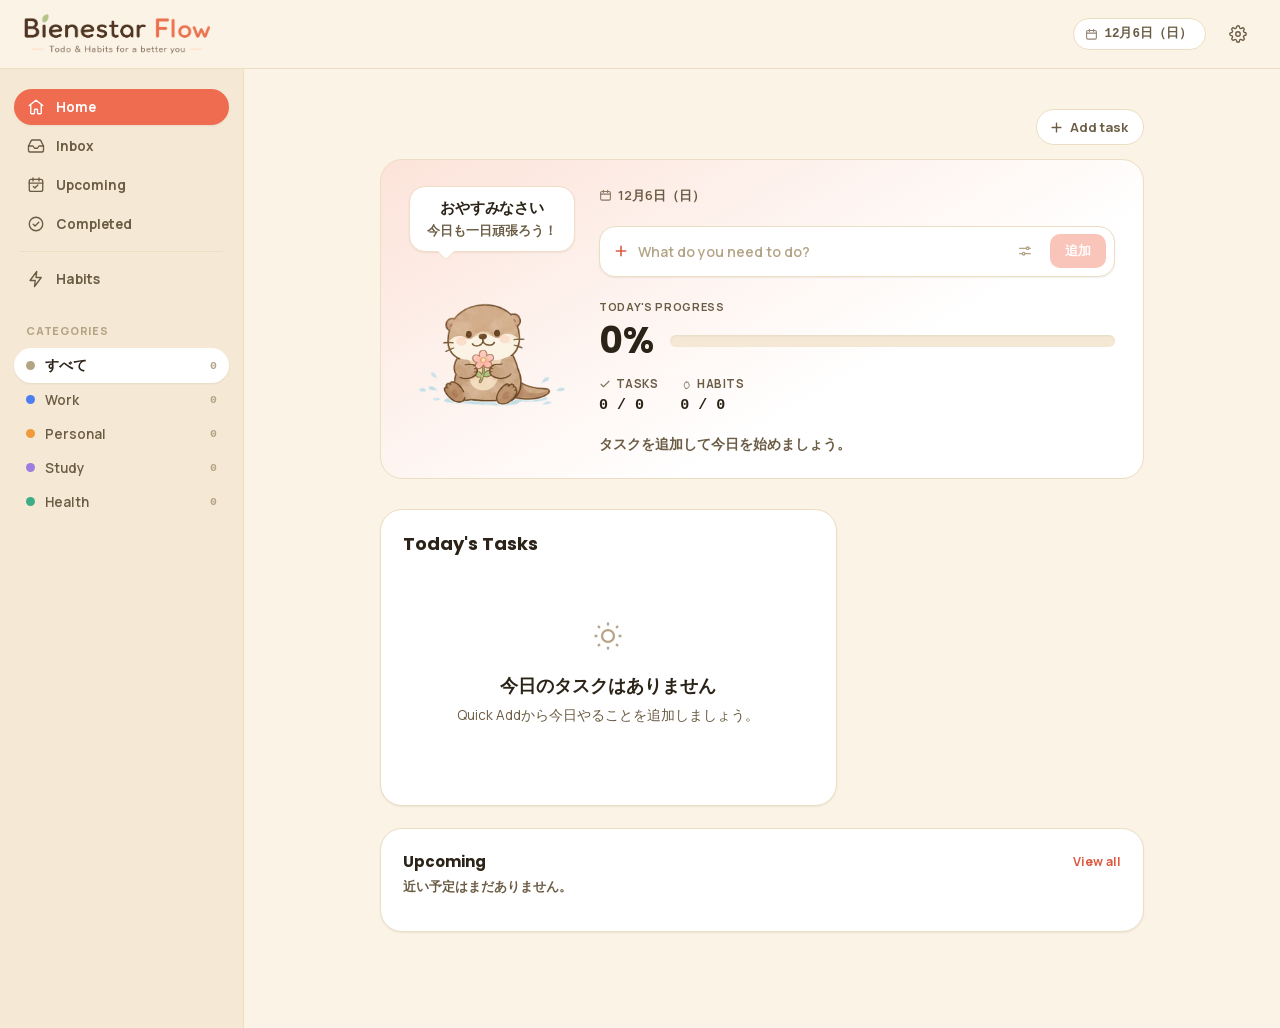
==== index.html @ e5170971 "feat: Add Google Analytics 4 tracking Integrate Google Analytics 4 with measurement ID G-4XFH93NXLL." ====
<!DOCTYPE html>
<html lang="ja">
<head>
<meta charset="UTF-8">
<title>Bienestar Flow</title>
<meta name="viewport" content="width=device-width, initial-scale=1">
<link rel="stylesheet" href="style.css">
<!-- Google Analytics -->
<script async src="https://www.googletagmanager.com/gtag/js?id=G-4XFH93NXLL"></script>
<script>
  window.dataLayer = window.dataLayer || [];
  function gtag(){dataLayer.push(arguments);}
  gtag('js', new Date());
  gtag('config', 'G-4XFH93NXLL');
</script>
</head>
<body>

<div class="app-shell">
  <header class="topbar">
    <button class="brand" id="brandBtn" title="ホームへ">
      <span class="brand-logo"></span>
      <span class="sr-only">Bienestar Flow — ホームへ</span>
    </button>
    <div class="topbar-right">
      <span class="today-pill" id="todayPill"></span>
      <button class="icon-btn" id="settingsBtn" aria-label="設定" title="設定">
        <svg viewBox="0 0 24 24" fill="none" stroke="currentColor" stroke-width="1.8" stroke-linecap="round" stroke-linejoin="round"><circle cx="12" cy="12" r="3"></circle><path d="M19.4 15a1.65 1.65 0 0 0 .33 1.82l.06.06a2 2 0 1 1-2.83 2.83l-.06-.06a1.65 1.65 0 0 0-1.82-.33 1.65 1.65 0 0 0-1 1.51V21a2 2 0 0 1-4 0v-.09A1.65 1.65 0 0 0 9 19.4a1.65 1.65 0 0 0-1.82.33l-.06.06a2 2 0 1 1-2.83-2.83l.06-.06a1.65 1.65 0 0 0 .33-1.82 1.65 1.65 0 0 0-1.51-1H3a2 2 0 0 1 0-4h.09A1.65 1.65 0 0 0 4.6 9a1.65 1.65 0 0 0-.33-1.82l-.06-.06a2 2 0 1 1 2.83-2.83l.06.06A1.65 1.65 0 0 0 9 4.6a1.65 1.65 0 0 0 1-1.51V3a2 2 0 0 1 4 0v.09a1.65 1.65 0 0 0 1 1.51 1.65 1.65 0 0 0 1.82-.33l.06-.06a2 2 0 1 1 2.83 2.83l-.06.06A1.65 1.65 0 0 0 19.4 9a1.65 1.65 0 0 0 1.51 1H21a2 2 0 0 1 0 4h-.09a1.65 1.65 0 0 0-1.51 1z"></path></svg>
      </button>
    </div>
  </header>

  <div class="app-body">
    <aside class="sidebar">
      <nav class="nav-list" id="navList">
        <button class="nav-item active" data-view="today" aria-current="page">
          <svg viewBox="0 0 24 24" fill="none" stroke="currentColor" stroke-width="1.8" stroke-linecap="round" stroke-linejoin="round"><path d="m3 10 9-7 9 7"></path><path d="M5 9.5V20a1 1 0 0 0 1 1h3a1 1 0 0 0 1-1v-4a1 1 0 0 1 1-1h2a1 1 0 0 1 1 1v4a1 1 0 0 0 1 1h3a1 1 0 0 0 1-1V9.5"></path></svg>
          Home <span class="count" data-count="today"></span>
        </button>
        <button class="nav-item" data-view="inbox">
          <svg viewBox="0 0 24 24" fill="none" stroke="currentColor" stroke-width="1.8" stroke-linecap="round" stroke-linejoin="round"><path d="M22 12h-6l-2 3h-4l-2-3H2"></path><path d="M5.45 5.11 2 12v6a2 2 0 0 0 2 2h16a2 2 0 0 0 2-2v-6l-3.45-6.89A2 2 0 0 0 16.76 4H7.24a2 2 0 0 0-1.79 1.11z"></path></svg>
          Inbox <span class="count" data-count="inbox"></span>
        </button>
        <button class="nav-item" data-view="upcoming">
          <svg viewBox="0 0 24 24" fill="none" stroke="currentColor" stroke-width="1.8" stroke-linecap="round" stroke-linejoin="round"><rect x="3" y="4.5" width="18" height="16" rx="2.5"></rect><path d="M3 9.5h18M8 2.5v4M16 2.5v4M8.5 14l2 2 4-4"></path></svg>
          Upcoming <span class="count" data-count="upcoming"></span>
        </button>
        <button class="nav-item" data-view="completed">
          <svg viewBox="0 0 24 24" fill="none" stroke="currentColor" stroke-width="1.8" stroke-linecap="round" stroke-linejoin="round"><circle cx="12" cy="12" r="9"></circle><path d="M8.3 12.3l2.4 2.4 5-5"></path></svg>
          Completed <span class="count" data-count="completed"></span>
        </button>
        <div class="nav-divider"></div>
        <button class="nav-item" data-view="habits">
          <svg viewBox="0 0 24 24" fill="none" stroke="currentColor" stroke-width="1.8" stroke-linecap="round" stroke-linejoin="round"><path d="M13 2 4 14h7l-1 8 9-12h-7l1-8Z"></path></svg>
          Habits <span class="count" data-count="habits"></span>
        </button>
      </nav>

      <div class="sidebar-section">
        <div class="sidebar-eyebrow">
          Categories
        </div>
        <div id="categoryList"></div>
      </div>

    </aside>

    <main class="main">
      <section class="view wide active" id="view-today">
        <div class="view-header hero-header">
          <button class="add-task-btn" data-add><svg viewBox="0 0 24 24" fill="none" stroke="currentColor" stroke-width="2.2" stroke-linecap="round"><path d="M12 5v14M5 12h14"></path></svg>Add task</button>
        </div>

        <div class="today-hero">
         <div class="hero-top">
          <div class="hero-character">
            <div class="speech-bubble">
              <h1 class="bubble-greeting" id="heroGreeting"></h1>
              <p class="bubble-message" id="bubbleMessage"></p>
            </div>
            <div class="character-art" id="characterArt" aria-hidden="true"></div>
          </div>

          <div class="hero-content">
          <div class="hero-date" id="heroDate"></div>
          <form class="quick-add" id="quickAddForm" autocomplete="off">
            <div class="quick-add-main">
              <span class="quick-add-icon"><svg viewBox="0 0 24 24" fill="none" stroke="currentColor" stroke-width="2.4" stroke-linecap="round"><path d="M12 5v14M5 12h14"></path></svg></span>
              <input type="text" id="quickAddInput" placeholder="What do you need to do?" maxlength="120" aria-label="タスク名">
              <button type="button" class="quick-add-toggle" id="quickAddToggle" aria-expanded="false" title="詳細を設定">
                <svg viewBox="0 0 24 24" fill="none" stroke="currentColor" stroke-width="2" stroke-linecap="round" stroke-linejoin="round"><path d="M4 8h10M18 8h2M4 16h4M12 16h8"></path><circle cx="16" cy="8" r="2"></circle><circle cx="10" cy="16" r="2"></circle></svg>
              </button>
              <button type="submit" class="quick-add-submit" id="quickAddSubmit" disabled>追加</button>
            </div>
            <div class="quick-add-details hidden" id="quickAddDetails">
              <label class="field-pill">
                <svg viewBox="0 0 24 24" fill="none" stroke="currentColor" stroke-width="1.8" stroke-linecap="round" stroke-linejoin="round"><rect x="3" y="4.5" width="18" height="16" rx="2.5"></rect><path d="M3 9.5h18M8 2.5v4M16 2.5v4"></path></svg>
                <input type="date" id="quickAddDate">
              </label>
              <label class="field-pill">
                <svg viewBox="0 0 24 24" fill="none" stroke="currentColor" stroke-width="1.8" stroke-linecap="round" stroke-linejoin="round"><circle cx="12" cy="12" r="9"></circle><path d="M12 7v5l3.3 2"></path></svg>
                <input type="time" id="quickAddTime">
              </label>
              <label class="field-pill select-wrap">
                <svg viewBox="0 0 24 24" fill="none" stroke="currentColor" stroke-width="1.8" stroke-linecap="round" stroke-linejoin="round"><path d="M22 12h-6l-2 3h-4l-2-3H2"></path><path d="M5.45 5.11 2 12v6a2 2 0 0 0 2 2h16a2 2 0 0 0 2-2v-6l-3.45-6.89A2 2 0 0 0 16.76 4H7.24a2 2 0 0 0-1.79 1.11z"></path></svg>
                <select id="quickAddCategory"></select>
              </label>
              <div class="priority-picker" id="quickPriorityPicker">
                <button type="button" data-qpriority="low"><span class="priority-dot low"></span>低</button>
                <button type="button" data-qpriority="medium" class="active"><span class="priority-dot medium"></span>中</button>
                <button type="button" data-qpriority="high"><span class="priority-dot high"></span>高</button>
              </div>
            </div>
          </form>

          <div class="hero-progress-label">Today's Progress</div>
          <div class="hero-progress-row">
            <div class="hero-progress-pct" id="heroProgressPct">0%</div>
            <div class="hero-progress-track"><div class="hero-progress-fill" id="heroProgressFill" style="width:0%"></div></div>
          </div>
          <div class="hero-breakdown">
            <div class="breakdown-item">
              <span class="breakdown-label"><svg viewBox="0 0 24 24" fill="none" stroke="currentColor" stroke-width="2.2" stroke-linecap="round" stroke-linejoin="round"><path d="M4 12.5l5 5L20 6.5"></path></svg>Tasks</span>
              <span class="breakdown-value" id="heroTasksBreakdown">0 / 0</span>
            </div>
            <div class="breakdown-item">
              <span class="breakdown-label"><svg viewBox="0 0 24 24" fill="none" stroke="currentColor" stroke-width="1.8" stroke-linecap="round" stroke-linejoin="round"><path d="M12 21c4 0 6.5-2.5 6.5-6 0-3-2-4.8-3-7.5-.5 1.5-1.3 2.3-2 2.3-1 0-1-1.5-1-3-2.5 2-4 5-4 8.2 0 3.5 2.5 6 3.5 6Z"></path></svg>Habits</span>
              <span class="breakdown-value" id="heroHabitsBreakdown">0 / 0</span>
            </div>
          </div>
          <div class="hero-message" id="heroMessage"></div>
          </div>
         </div>
        </div>

        <div class="home-grid">
          <div class="home-card home-card-tasks">
            <div class="home-card-header">
              <h2 class="section-heading">Today's Tasks</h2>
            </div>
            <div class="task-list" id="list-today"></div>
          </div>

          <div class="home-card home-card-habits" id="todayHabitsBlock">
            <div class="home-card-header">
              <h2 class="section-heading">Today's Habits</h2>
              <button class="card-link" data-view-link="habits">View habits</button>
            </div>
            <div class="home-card-subline" id="homeHabitProgressText"></div>
            <div class="task-list" id="list-today-habits"></div>
          </div>

          <div class="home-footer-row">
            <div class="home-card home-card-streak" id="homeStreakCard">
              <div class="home-card-header">
                <h2 class="section-heading small">Current streak</h2>
              </div>
              <div class="streak-card-value" id="streakCardValue"></div>
              <div class="streak-card-label" id="streakCardLabel"></div>
            </div>

            <div class="home-card home-card-upcoming">
              <div class="home-card-header">
                <h2 class="section-heading small">Upcoming</h2>
                <button class="card-link" data-view-link="upcoming">View all</button>
              </div>
              <div id="homeUpcomingList"></div>
            </div>
          </div>
        </div>
      </section>

      <section class="view" id="view-inbox">
        <div class="view-header">
          <div class="view-title-row">
            <h1 class="view-title">Inbox</h1>
            <button class="add-task-btn" data-add><svg viewBox="0 0 24 24" fill="none" stroke="currentColor" stroke-width="2.2" stroke-linecap="round"><path d="M12 5v14M5 12h14"></path></svg>Add task</button>
          </div>
          <div class="view-subtitle">日付未定のタスク</div>
        </div>
        <div class="task-list" id="list-inbox"></div>
      </section>

      <section class="view" id="view-upcoming">
        <div class="view-header">
          <div class="view-title-row">
            <h1 class="view-title">Upcoming</h1>
            <button class="add-task-btn" data-add><svg viewBox="0 0 24 24" fill="none" stroke="currentColor" stroke-width="2.2" stroke-linecap="round"><path d="M12 5v14M5 12h14"></path></svg>Add task</button>
          </div>
          <div class="view-subtitle">明日以降の予定</div>
        </div>
        <div id="list-upcoming"></div>
      </section>

      <section class="view" id="view-completed">
        <div class="view-header">
          <div class="view-title-row">
            <h1 class="view-title">Completed</h1>
          </div>
          <div class="view-subtitle" id="completedSubtitle"></div>
        </div>
        <div id="list-completed"></div>
      </section>

      <section class="view" id="view-habits">
        <div class="view-header">
          <div class="view-title-row">
            <h1 class="view-title">Habits</h1>
            <button class="add-task-btn" id="addHabitBtn"><svg viewBox="0 0 24 24" fill="none" stroke="currentColor" stroke-width="2.2" stroke-linecap="round"><path d="M12 5v14M5 12h14"></path></svg>Add habit</button>
          </div>
          <div class="view-subtitle">
            Today ・ <span id="habitProgressText"></span>
          </div>
          <div class="habit-progress">
            <div class="habit-progress-track"><div class="habit-progress-fill" id="habitProgressFill" style="width:0%"></div></div>
          </div>
        </div>
        <div class="habit-list" id="list-habits"></div>
      </section>

      <section class="view wide" id="view-habit-detail">
        <button class="detail-back" id="habitDetailBack">
          <svg viewBox="0 0 24 24" fill="none" stroke="currentColor" stroke-width="2" stroke-linecap="round" stroke-linejoin="round"><path d="M15 18l-6-6 6-6"></path></svg>
          Habits
        </button>
        <div class="detail-header">
          <div class="detail-heading">
            <div class="habit-icon" id="detailIcon"></div>
            <div>
              <h1 class="detail-title" id="detailTitle"></h1>
              <div class="detail-meta" id="detailMeta"></div>
            </div>
          </div>
          <div class="detail-actions">
            <button class="icon-btn" id="detailEditBtn" title="編集">
              <svg viewBox="0 0 24 24" fill="none" stroke="currentColor" stroke-width="1.8" stroke-linecap="round" stroke-linejoin="round"><path d="M12 20h9"></path><path d="M16.5 3.5a2.1 2.1 0 0 1 3 3L7 19l-4 1 1-4z"></path></svg>
            </button>
            <button class="icon-btn danger" id="detailDeleteBtn" title="削除">
              <svg viewBox="0 0 24 24" fill="none" stroke="currentColor" stroke-width="1.8" stroke-linecap="round" stroke-linejoin="round"><path d="M3 6h18"></path><path d="M8 6V4.5A1.5 1.5 0 0 1 9.5 3h5A1.5 1.5 0 0 1 16 4.5V6"></path><path d="M19 6l-.8 13.4A2 2 0 0 1 16.2 21H7.8a2 2 0 0 1-2-1.6L5 6"></path></svg>
            </button>
          </div>
        </div>

        <div class="stat-grid" id="statGrid"></div>

        <div class="calendar-block">
          <div class="calendar-nav">
            <div class="calendar-month-label" id="calendarMonthLabel"></div>
            <div class="calendar-nav-btns">
              <button class="icon-btn" id="calendarPrevBtn" title="前の月">
                <svg viewBox="0 0 24 24" fill="none" stroke="currentColor" stroke-width="2" stroke-linecap="round" stroke-linejoin="round"><path d="M15 18l-6-6 6-6"></path></svg>
              </button>
              <button class="icon-btn" id="calendarNextBtn" title="次の月">
                <svg viewBox="0 0 24 24" fill="none" stroke="currentColor" stroke-width="2" stroke-linecap="round" stroke-linejoin="round"><path d="M9 18l6-6-6-6"></path></svg>
              </button>
            </div>
          </div>
          <div class="calendar-grid" id="calendarGrid"></div>
          <div class="calendar-legend">
            <span class="calendar-legend-item"><span class="legend-swatch done"></span>達成</span>
            <span class="calendar-legend-item"><span class="legend-swatch missed"></span>未達成</span>
            <span class="calendar-legend-item"><span class="legend-swatch future"></span>未来</span>
          </div>
        </div>
      </section>

      <section class="view" id="view-settings">
        <div class="view-header">
          <div class="view-title-row">
            <h1 class="view-title">Settings</h1>
          </div>
          <div class="view-subtitle">表示とデータの管理</div>
        </div>

        <div class="settings-block">
          <h3>外観</h3>
          <p class="hint">端末やお好みに合わせてテーマを選べます。</p>
          <div class="settings-row">
            <div>
              <div class="settings-row-label">テーマ</div>
              <div class="settings-row-desc">「システム」は端末の設定に自動で合わせます</div>
            </div>
            <div class="segmented" id="themeSegmented">
              <button data-theme-choice="light">
                <svg viewBox="0 0 24 24" fill="none" stroke="currentColor" stroke-width="2"><circle cx="12" cy="12" r="4.2"></circle><path d="M12 2.5v2M12 19.5v2M4.9 4.9l1.4 1.4M17.7 17.7l1.4 1.4M2.5 12h2M19.5 12h2M4.9 19.1l1.4-1.4M17.7 6.3l1.4-1.4"></path></svg>
                Light
              </button>
              <button data-theme-choice="system" class="active">System</button>
              <button data-theme-choice="dark">
                <svg viewBox="0 0 24 24" fill="none" stroke="currentColor" stroke-width="2"><path d="M20.5 14.5a8.5 8.5 0 1 1-9-11 7 7 0 0 0 9 11z"></path></svg>
                Dark
              </button>
            </div>
          </div>
        </div>

        <div class="settings-block">
          <h3>キャラクター</h3>
          <p class="hint">Home画面に表示されるキャラクターを選べます。</p>
          <div class="settings-row">
            <div>
              <div class="settings-row-label">表示モード</div>
              <div class="settings-row-desc" id="characterModeDesc"></div>
            </div>
            <div class="segmented" id="characterModeSegmented">
              <button data-char-mode="random">毎日ランダム</button>
              <button data-char-mode="fixed">固定する</button>
            </div>
          </div>
          <div class="character-picker" id="characterPicker"></div>
        </div>

        <div class="settings-block">
          <h3>カテゴリー</h3>
          <p class="hint">タスクの分類を管理します。</p>
          <div id="categoryManageList" style="background:var(--surface); border:1px solid var(--border); border-radius:var(--radius-md); padding:2px 12px;"></div>
        </div>

        <div class="settings-block">
          <h3>通知</h3>
          <div class="settings-row">
            <div>
              <div class="settings-row-label">期限のリマインダー</div>
              <div class="settings-row-desc">タスクの期限が近づいたらブラウザ通知でお知らせします</div>
            </div>
            <div class="segmented" id="notifySegmented">
              <button data-notify-choice="off">オフ</button>
              <button data-notify-choice="on" class="active">オン</button>
            </div>
          </div>
        </div>

        <div class="settings-block">
          <h3>データ</h3>
          <p class="hint">タスクと習慣のデータをファイルに書き出し、別の端末に読み込めます。</p>
          <div class="settings-row">
            <div>
              <div class="settings-row-label">エクスポート / インポート</div>
              <div class="settings-row-desc">JSON形式でバックアップできます</div>
            </div>
            <div style="display:flex; gap:8px;">
              <button class="btn btn-ghost" id="exportBtn" style="border:1px solid var(--border);">書き出す</button>
              <button class="btn btn-ghost" id="importBtn" style="border:1px solid var(--border);">読み込む</button>
              <input type="file" id="importFile" accept="application/json" class="hidden">
            </div>
          </div>
        </div>

      </section>
    </main>
  </div>

  <nav class="mobile-tabbar" id="mobileTabbar">
    <button data-view="today" class="active">
      <svg viewBox="0 0 24 24" fill="none" stroke="currentColor" stroke-width="1.8" stroke-linecap="round" stroke-linejoin="round"><path d="m3 10 9-7 9 7"></path><path d="M5 9.5V20a1 1 0 0 0 1 1h3a1 1 0 0 0 1-1v-4a1 1 0 0 1 1-1h2a1 1 0 0 1 1 1v4a1 1 0 0 0 1 1h3a1 1 0 0 0 1-1V9.5"></path></svg>
      Home
    </button>
    <button data-view="inbox">
      <svg viewBox="0 0 24 24" fill="none" stroke="currentColor" stroke-width="1.8" stroke-linecap="round" stroke-linejoin="round"><path d="M22 12h-6l-2 3h-4l-2-3H2"></path><path d="M5.45 5.11 2 12v6a2 2 0 0 0 2 2h16a2 2 0 0 0 2-2v-6l-3.45-6.89A2 2 0 0 0 16.76 4H7.24a2 2 0 0 0-1.79 1.11z"></path></svg>
      Inbox
    </button>
    <button data-view="upcoming">
      <svg viewBox="0 0 24 24" fill="none" stroke="currentColor" stroke-width="1.8" stroke-linecap="round" stroke-linejoin="round"><rect x="3" y="4.5" width="18" height="16" rx="2.5"></rect><path d="M3 9.5h18M8 2.5v4M16 2.5v4"></path></svg>
      Upcoming
    </button>
    <button data-view="habits">
      <svg viewBox="0 0 24 24" fill="none" stroke="currentColor" stroke-width="1.8" stroke-linecap="round" stroke-linejoin="round"><path d="M13 2 4 14h7l-1 8 9-12h-7l1-8Z"></path></svg>
      Habits
    </button>
    <button data-view="completed">
      <svg viewBox="0 0 24 24" fill="none" stroke="currentColor" stroke-width="1.8" stroke-linecap="round" stroke-linejoin="round"><circle cx="12" cy="12" r="9"></circle><path d="M8.3 12.3l2.4 2.4 5-5"></path></svg>
      Done
    </button>
  </nav>

  <button class="fab" id="fabAdd" aria-label="タスクを追加">
    <svg viewBox="0 0 24 24" fill="none" stroke="currentColor" stroke-width="2.2" stroke-linecap="round"><path d="M12 5v14M5 12h14"></path></svg>
  </button>
</div>

<div class="modal-overlay" id="modalOverlay">
  <div class="modal" role="dialog" aria-modal="true">
    <div class="modal-body">
      <input type="text" class="modal-title-input" id="taskNameInput" placeholder="タスク名を入力" maxlength="120" aria-label="タスク名">
      <div class="field-row">
        <label class="field-pill">
          <svg viewBox="0 0 24 24" fill="none" stroke="currentColor" stroke-width="1.8" stroke-linecap="round" stroke-linejoin="round"><rect x="3" y="4.5" width="18" height="16" rx="2.5"></rect><path d="M3 9.5h18M8 2.5v4M16 2.5v4"></path></svg>
          <input type="date" id="taskDateInput">
        </label>
        <label class="field-pill">
          <svg viewBox="0 0 24 24" fill="none" stroke="currentColor" stroke-width="1.8" stroke-linecap="round" stroke-linejoin="round"><circle cx="12" cy="12" r="9"></circle><path d="M12 7v5l3.3 2"></path></svg>
          <input type="time" id="taskTimeInput">
        </label>
        <label class="field-pill select-wrap">
          <svg viewBox="0 0 24 24" fill="none" stroke="currentColor" stroke-width="1.8" stroke-linecap="round" stroke-linejoin="round"><path d="M22 12h-6l-2 3h-4l-2-3H2"></path><path d="M5.45 5.11 2 12v6a2 2 0 0 0 2 2h16a2 2 0 0 0 2-2v-6l-3.45-6.89A2 2 0 0 0 16.76 4H7.24a2 2 0 0 0-1.79 1.11z"></path></svg>
          <select id="taskCategorySelect"></select>
        </label>
      </div>
      <div class="field-row" style="padding-bottom:12px;">
        <div class="priority-picker" id="priorityPicker">
          <button type="button" data-priority="low"><span class="priority-dot low"></span>低</button>
          <button type="button" data-priority="medium" class="active"><span class="priority-dot medium"></span>中</button>
          <button type="button" data-priority="high"><span class="priority-dot high"></span>高</button>
        </div>
      </div>
      <textarea class="modal-note" id="taskNoteInput" placeholder="メモを追加（任意）" rows="2" aria-label="メモ"></textarea>
    </div>
    <div class="modal-footer">
      <button class="btn-danger-text hidden" id="deleteTaskBtn">タスクを削除</button>
      <div class="modal-footer-right" style="margin-left:auto;">
        <button class="btn btn-ghost" id="cancelModalBtn">キャンセル</button>
        <button class="btn btn-primary" id="saveTaskBtn" disabled>追加</button>
      </div>
    </div>
  </div>
</div>

<div class="modal-overlay" id="habitModalOverlay">
  <div class="modal" role="dialog" aria-modal="true">
    <div class="modal-body">
      <input type="text" class="modal-title-input" id="habitNameInput" placeholder="Habit name" maxlength="80" aria-label="Habit name">

      <span class="field-label">Icon（任意）</span>
      <div class="icon-picker" id="habitIconPicker"></div>

      <span class="field-label">Category</span>
      <div class="field-row" style="padding-bottom:16px;">
        <label class="field-pill select-wrap">
          <svg viewBox="0 0 24 24" fill="none" stroke="currentColor" stroke-width="1.8" stroke-linecap="round" stroke-linejoin="round"><path d="M22 12h-6l-2 3h-4l-2-3H2"></path><path d="M5.45 5.11 2 12v6a2 2 0 0 0 2 2h16a2 2 0 0 0 2-2v-6l-3.45-6.89A2 2 0 0 0 16.76 4H7.24a2 2 0 0 0-1.79 1.11z"></path></svg>
          <select id="habitCategorySelect"></select>
        </label>
        <label class="field-pill">
          <svg viewBox="0 0 24 24" fill="none" stroke="currentColor" stroke-width="1.8" stroke-linecap="round" stroke-linejoin="round"><rect x="3" y="4.5" width="18" height="16" rx="2.5"></rect><path d="M3 9.5h18M8 2.5v4M16 2.5v4"></path></svg>
          Start
          <input type="date" id="habitStartInput">
        </label>
      </div>

      <span class="field-label">Frequency</span>
      <div class="field-row">
        <div class="segmented-field" id="habitFrequencyPicker">
          <button type="button" data-freq="daily" class="active">Every day</button>
          <button type="button" data-freq="weekdays">Weekdays</button>
          <button type="button" data-freq="weekends">Weekends</button>
          <button type="button" data-freq="custom">Custom</button>
        </div>
      </div>
      <div class="weekday-picker hidden" id="habitWeekdayPicker">
        <button type="button" class="weekday-chip" data-day="1">Mon</button>
        <button type="button" class="weekday-chip" data-day="2">Tue</button>
        <button type="button" class="weekday-chip" data-day="3">Wed</button>
        <button type="button" class="weekday-chip" data-day="4">Thu</button>
        <button type="button" class="weekday-chip" data-day="5">Fri</button>
        <button type="button" class="weekday-chip" data-day="6">Sat</button>
        <button type="button" class="weekday-chip" data-day="0">Sun</button>
      </div>
    </div>
    <div class="modal-footer">
      <button class="btn-danger-text hidden" id="deleteHabitBtn">習慣を削除</button>
      <div class="modal-footer-right" style="margin-left:auto;">
        <button class="btn btn-ghost" id="cancelHabitModalBtn">キャンセル</button>
        <button class="btn btn-primary" id="saveHabitBtn" disabled>追加</button>
      </div>
    </div>
  </div>
</div>

<div class="toast" id="toast" role="status" aria-live="polite"></div>

<script src="app.js"></script>
</body>
</html>
---- style.css ----
@font-face {
  font-family: 'Poppins Display';
  font-style: normal;
  font-weight: 600;
  font-display: swap;
  src: url("[data-uri]") format('woff2');
}
@font-face {
  font-family: 'Poppins Display';
  font-style: normal;
  font-weight: 700;
  font-display: swap;
  src: url("[data-uri]") format('woff2');
}
@font-face {
  font-family: 'Manrope Var';
  font-style: normal;
  font-weight: 200 800;
  font-display: swap;
  src: url("[data-uri]") format('woff2');
}

:root {
  --bg: #fbf3e6;
  --surface: #ffffff;
  --surface-2: #f5e9d5;
  --surface-hover: #f8eeda;
  --border: #ecdec2;
  --border-strong: #e1cca2;
  --text: #2b2318;
  --text-muted: #6b5c44;
  --text-faint: #b4a486;
  --accent: #ef6c51;
  --accent-strong: #dc5a40;
  --accent-soft: #fce3d9;
  --accent-contrast: #ffffff;
  --priority-high: #d9455f;
  --priority-medium: #d99a2e;
  --priority-low: #a2937a;
  --streak: #dd9027;
  --danger: #d9455f;
  --danger-soft: #fbe4e6;
  --shadow-sm: 0 1px 2px rgba(43, 35, 24, 0.07);
  --shadow-md: 0 10px 26px rgba(43, 35, 24, 0.11);
  --shadow-lg: 0 24px 60px rgba(43, 35, 24, 0.20);
  --bubble-bg: #ffffff;
  --bubble-border: #f2ddc6;
  --char-line: #8a6b4f;
  --char-ink: #4a3a2a;
  --char-blush: #f4a494;
  --char-grass: #b7d69c;
  --char-sun: #ffd260;
  --radius-sm: 10px;
  --radius-md: 16px;
  --radius-lg: 22px;
  --font-display: 'Poppins Display', 'Hiragino Sans', 'Yu Gothic', 'Meiryo', sans-serif;
  --font-body: 'Manrope Var', 'Hiragino Sans', 'Yu Gothic', 'Meiryo', sans-serif;
  --font-mono: ui-monospace, 'SF Mono', 'Cascadia Mono', Consolas, monospace;
}

@media (prefers-color-scheme: dark) {
  :root:not([data-theme="light"]) {
    --bg: #241c14;
    --surface: #2e251b;
    --surface-2: #362b1e;
    --surface-hover: #3b2f21;
    --border: #4a3b28;
    --border-strong: #5b4830;
    --text: #f6ead8;
    --text-muted: #c3af92;
    --text-faint: #8a795f;
    --accent: #ff8567;
    --accent-strong: #ff9a80;
    --accent-soft: #3e2a20;
    --accent-contrast: #2a1207;
    --priority-high: #ff7f92;
    --priority-medium: #f0bd5c;
    --priority-low: #a4937a;
    --streak: #f0a94a;
    --danger: #ff7f92;
    --danger-soft: #3a2229;
    --shadow-sm: 0 1px 2px rgba(0, 0, 0, 0.3);
    --shadow-md: 0 10px 26px rgba(0, 0, 0, 0.4);
    --shadow-lg: 0 24px 60px rgba(0, 0, 0, 0.5);
  --bubble-bg: #3a2f22;
  --bubble-border: #4f4030;
  --char-line: #7a5e45;
  --char-ink: #3d2f22;
  --char-blush: #e79a8b;
  --char-grass: #8aa870;
  --char-sun: #e8bd5c;
  }
}
:root[data-theme="dark"] {
  --bg: #241c14;
  --surface: #2e251b;
  --surface-2: #362b1e;
  --surface-hover: #3b2f21;
  --border: #4a3b28;
  --border-strong: #5b4830;
  --text: #f6ead8;
  --text-muted: #c3af92;
  --text-faint: #8a795f;
  --accent: #ff8567;
  --accent-strong: #ff9a80;
  --accent-soft: #3e2a20;
  --accent-contrast: #2a1207;
  --priority-high: #ff7f92;
  --priority-medium: #f0bd5c;
  --priority-low: #a4937a;
  --streak: #f0a94a;
  --danger: #ff7f92;
  --danger-soft: #3a2229;
  --shadow-sm: 0 1px 2px rgba(0, 0, 0, 0.3);
  --shadow-md: 0 10px 26px rgba(0, 0, 0, 0.4);
  --shadow-lg: 0 24px 60px rgba(0, 0, 0, 0.5);
  --bubble-bg: #3a2f22;
  --bubble-border: #4f4030;
  --char-line: #7a5e45;
  --char-ink: #3d2f22;
  --char-blush: #e79a8b;
  --char-grass: #8aa870;
  --char-sun: #e8bd5c;
}

* { box-sizing: border-box; }
html { color-scheme: light dark; }

body {
  margin: 0;
  background: var(--bg);
  color: var(--text);
  font-family: var(--font-body);
  font-size: 14px;
  line-height: 1.5;
  -webkit-font-smoothing: antialiased;
  overflow-x: hidden;
}

@media (prefers-reduced-motion: reduce) {
  *, *::before, *::after { animation-duration: 0.001ms !important; transition-duration: 0.001ms !important; }
}

button, input, select, textarea { font-family: inherit; color: inherit; }
button { cursor: pointer; }
:focus-visible { outline: 2px solid var(--accent); outline-offset: 2px; border-radius: 4px; }

/* ---------- App shell ---------- */

.app-shell { display: flex; flex-direction: column; min-height: 100vh; }

.topbar {
  display: flex;
  align-items: center;
  justify-content: space-between;
  padding: 14px 24px;
  border-bottom: 1px solid var(--border);
  flex-shrink: 0;
  gap: 16px;
}

/* Brand lockup. The artwork is a background image so the light/dark and
   full/wordmark-only variants can be swapped entirely from CSS. */
.brand {
  border: none;
  background: none;
  padding: 0;
  display: flex;
  align-items: center;
  border-radius: var(--radius-sm);
  min-width: 0;
  flex-shrink: 1;
  transition: opacity 0.15s ease;
}
.brand:hover { opacity: 0.78; }

.brand-logo {
  display: block;
  height: 40px;
  aspect-ratio: 1466 / 316;   /* full lockup, incl. tagline */
  max-width: 100%;
  background: url("images/logo.png") no-repeat left center;
  background-size: contain;
}
:root[data-theme="dark"] .brand-logo { background-image: url("images/logo-dark.png"); }
@media (prefers-color-scheme: dark) {
  :root:not([data-theme="light"]) .brand-logo { background-image: url("images/logo-dark.png"); }
}

.sr-only {
  position: absolute; width: 1px; height: 1px;
  padding: 0; margin: -1px; overflow: hidden;
  clip: rect(0 0 0 0); white-space: nowrap; border: 0;
}

.topbar-right { display: flex; align-items: center; gap: 14px; flex-shrink: 0; }

.today-pill {
  display: inline-flex;
  align-items: center;
  gap: 6px;
  font-family: var(--font-mono);
  font-variant-numeric: tabular-nums;
  font-size: 12.5px;
  font-weight: 600;
  color: var(--text-muted);
  padding: 6px 13px 6px 11px;
  border: 1px solid var(--border);
  border-radius: 999px;
  background: var(--surface);
}
.today-pill svg { width: 13px; height: 13px; opacity: 0.75; flex-shrink: 0; }

.icon-btn {
  width: 36px;
  height: 36px;
  border-radius: 50%;
  border: 1px solid transparent;
  background: transparent;
  display: flex;
  align-items: center;
  justify-content: center;
  color: var(--text-muted);
  transition: background 0.15s ease, color 0.15s ease, border-color 0.15s ease, transform 0.15s ease;
}
.icon-btn:hover { background: var(--surface-2); color: var(--text); transform: translateY(-1px); }
.icon-btn svg { width: 18px; height: 18px; }
.icon-btn.danger:hover { background: var(--danger-soft); color: var(--danger); }

.app-body { flex: 1; display: flex; min-height: 0; }

/* ---------- Sidebar ---------- */

.sidebar {
  width: 244px;
  flex-shrink: 0;
  background: var(--surface-2);
  border-right: 1px solid var(--border);
  padding: 20px 14px 20px;
  display: flex;
  flex-direction: column;
  gap: 26px;
}

.nav-list { display: flex; flex-direction: column; gap: 3px; }

.nav-item {
  display: flex;
  align-items: center;
  gap: 11px;
  padding: 9px 13px;
  border-radius: 999px;
  color: var(--text-muted);
  font-weight: 700;
  font-size: 13.5px;
  border: none;
  background: transparent;
  text-align: left;
  width: 100%;
  position: relative;
  transition: background 0.15s ease, color 0.15s ease, transform 0.1s ease;
}
.nav-item svg { width: 18px; height: 18px; flex-shrink: 0; }
.nav-item .count {
  margin-left: auto;
  font-family: var(--font-mono);
  font-variant-numeric: tabular-nums;
  font-size: 11.5px;
  color: var(--text-faint);
  font-weight: 600;
}
.nav-item:hover { background: var(--surface-hover); color: var(--text); }
.nav-item.active { background: var(--accent); color: var(--accent-contrast); box-shadow: var(--shadow-sm); }
.nav-item.active .count { color: var(--accent-contrast); opacity: 0.85; }
.nav-item.active:hover { background: var(--accent-strong); }

.nav-divider { height: 1px; background: var(--border); margin: 6px 6px; }

.sidebar-section { display: flex; flex-direction: column; gap: 2px; }
.sidebar-eyebrow {
  font-size: 11px;
  font-weight: 800;
  letter-spacing: 0.07em;
  text-transform: uppercase;
  color: var(--text-faint);
  padding: 0 12px;
  margin-bottom: 6px;
  display: flex;
  align-items: center;
  justify-content: space-between;
}
.eyebrow-add {
  color: var(--text-faint);
  background: none;
  border: none;
  width: 18px;
  height: 18px;
  display: flex;
  align-items: center;
  justify-content: center;
  border-radius: 4px;
}
.eyebrow-add:hover { background: var(--surface-hover); color: var(--text); }
.eyebrow-add svg { width: 12px; height: 12px; }

.category-item {
  display: flex;
  align-items: center;
  gap: 10px;
  padding: 8px 12px;
  border-radius: 999px;
  color: var(--text-muted);
  font-size: 13.5px;
  font-weight: 600;
  border: none;
  background: transparent;
  width: 100%;
  text-align: left;
  transition: background 0.15s ease, color 0.15s ease;
}
.category-item:hover { background: var(--surface-hover); color: var(--text); }
.category-item.active { background: var(--surface); color: var(--text); box-shadow: var(--shadow-sm); }
.cat-dot { width: 9px; height: 9px; border-radius: 50%; background: var(--dot, var(--text-faint)); flex-shrink: 0; }
.category-item .count { margin-left: auto; font-family: var(--font-mono); font-variant-numeric: tabular-nums; font-size: 11.5px; color: var(--text-faint); }

/* ---------- Main ---------- */

.main { flex: 1; min-width: 0; overflow-y: auto; }
.view { display: none; padding: 40px 48px 96px; max-width: 720px; margin: 0 auto; }
.view.wide { max-width: 860px; }
.view.active { display: block; }

.view-header { margin-bottom: 22px; }
.view-header.hero-header { margin-bottom: 14px; display: flex; justify-content: flex-end; }
.view-title-row { display: flex; align-items: flex-end; justify-content: space-between; gap: 16px; flex-wrap: wrap; }
.view-title {
  font-family: var(--font-display);
  font-weight: 700;
  font-size: 29px;
  letter-spacing: -0.01em;
  text-wrap: balance;
  margin: 0;
}
.view-subtitle { color: var(--text-muted); font-size: 13.5px; margin-top: 6px; }
.view-subtitle .sep { margin: 0 6px; color: var(--text-faint); }

.add-task-btn {
  display: inline-flex;
  align-items: center;
  gap: 6px;
  border: 1px solid var(--border);
  background: var(--surface);
  color: var(--text-muted);
  font-weight: 700;
  font-size: 13px;
  padding: 8px 15px 8px 12px;
  border-radius: 999px;
  transition: border-color 0.15s ease, color 0.15s ease, background 0.15s ease, box-shadow 0.15s ease, transform 0.15s ease;
  flex-shrink: 0;
}
.add-task-btn svg { width: 15px; height: 15px; }
.add-task-btn:hover { border-color: var(--accent); color: var(--accent-strong); background: var(--accent-soft); box-shadow: var(--shadow-sm); transform: translateY(-1px); }

/* ---------- Today hero ---------- */

.today-hero {
  background: linear-gradient(150deg, var(--accent-soft), var(--surface) 65%);
  border: 1px solid var(--border);
  border-radius: var(--radius-lg);
  padding: 26px 28px 24px;
  margin-bottom: 30px;
}
.hero-top { display: flex; align-items: flex-start; gap: 24px; }
.hero-content { flex: 1; min-width: 0; }

.hero-date {
  display: flex; align-items: center; gap: 6px;
  color: var(--text-muted); font-size: 13px; font-weight: 600;
}
.hero-date svg { width: 13px; height: 13px; opacity: 0.8; }

/* ---------- Character & speech bubble ---------- */

.hero-character {
  flex: 0 0 166px;
  display: flex; flex-direction: column; align-items: center;
  min-width: 0;
}

.speech-bubble {
  position: relative;
  width: 100%;
  background: var(--bubble-bg);
  border: 1.5px solid var(--bubble-border);
  border-radius: 16px;
  padding: 11px 13px;
  margin-bottom: 13px;
  box-shadow: var(--shadow-sm);
  text-align: center;
}
.speech-bubble::after {
  content: '';
  position: absolute;
  width: 11px; height: 11px;
  bottom: -6.5px; left: 30px;
  background: var(--bubble-bg);
  border-right: 1.5px solid var(--bubble-border);
  border-bottom: 1.5px solid var(--bubble-border);
  border-radius: 0 0 3px 0;
  transform: rotate(45deg);
}
.bubble-greeting {
  font-family: var(--font-display); font-weight: 700; font-size: 15px;
  letter-spacing: -0.01em; margin: 0; color: var(--text);
  line-height: 1.35; text-wrap: balance;
}
.bubble-message {
  margin: 4px 0 0;
  font-size: 12.5px; font-weight: 600; color: var(--text-muted);
  line-height: 1.45; text-wrap: pretty;
}

/* Fixed box so the hero keeps its height whatever the artwork's aspect ratio is. */
.character-art {
  width: 100%; max-width: 148px; height: 142px;
  display: flex; align-items: flex-end; justify-content: center;
}
.character-visual {
  width: 100%; height: 100%;
  display: flex; align-items: flex-end; justify-content: center;
}
.character-art img, .character-art svg {
  max-width: 100%; max-height: 100%;
  width: auto; height: auto;
  object-fit: contain; display: block;
}

/* Per-character palettes. --c-main body, --c-sub ears/shading, --c-belly light areas. */
.char-dog     { --c-main: #e9cba3; --c-sub: #d5ac7e; --c-belly: #fbf2e4; }
.char-cat     { --c-main: #f3e2ca; --c-sub: #dcb98d; --c-belly: #fdf7ee; }
.char-hamster { --c-main: #f2c98a; --c-sub: #dda85f; --c-belly: #fcf0da; }
.char-rabbit  { --c-main: #fdf6ee; --c-sub: #f2ded1; --c-belly: #ffffff; }
.char-penguin { --c-main: #808c99; --c-sub: #616d79; --c-belly: #fdf8f0; }
.char-shiba   { --c-main: #eba85c; --c-sub: #d68f3d; --c-belly: #fdf4e6; }
.char-bear    { --c-main: #c99a6d; --c-sub: #ad7f52; --c-belly: #eeddc3; }
.char-otter   { --c-main: #ab8a66; --c-sub: #8d6d4c; --c-belly: #e9d8c0; }

:root[data-theme="dark"] .character-art svg, :root[data-theme="dark"] .character-art img,
:root[data-theme="dark"] .character-option svg, :root[data-theme="dark"] .character-option img {
  filter: saturate(0.92) brightness(0.94);
}
@media (prefers-color-scheme: dark) {
  :root:not([data-theme="light"]) .character-art svg, :root:not([data-theme="light"]) .character-art img,
  :root:not([data-theme="light"]) .character-option svg, :root:not([data-theme="light"]) .character-option img {
    filter: saturate(0.92) brightness(0.94);
  }
}

@keyframes charWave {
  0%, 58%, 100% { transform: rotate(0deg); }
  68% { transform: rotate(-17deg); }
  78% { transform: rotate(5deg); }
  88% { transform: rotate(-13deg); }
}
.char-wave {
  transform-box: fill-box;
  transform-origin: 60% 92%;
  animation: charWave 3.4s ease-in-out infinite;
}

@keyframes charBlink {
  0%, 91%, 100% { transform: scaleY(1); }
  95% { transform: scaleY(0.12); }
}
.char-eyes {
  transform-box: fill-box;
  transform-origin: center;
  animation: charBlink 5.6s ease-in-out infinite;
}

@keyframes charFloat {
  0%, 100% { transform: translateY(0); }
  50% { transform: translateY(-2.5px); }
}
.char-sun {
  transform-box: fill-box;
  transform-origin: center;
  animation: charFloat 4.5s ease-in-out infinite;
}

/* ---------- Character picker (Settings) ---------- */

.character-picker {
  display: grid;
  grid-template-columns: repeat(4, minmax(0, 1fr));
  gap: 10px;
  margin-top: 10px;
  transition: opacity 0.15s ease;
}
.character-picker.is-locked { opacity: 0.45; pointer-events: none; }

.character-option {
  position: relative;
  border: 1.5px solid var(--border);
  background: var(--surface);
  border-radius: var(--radius-md);
  padding: 10px 6px 9px;
  display: flex; flex-direction: column; align-items: center; gap: 5px;
  transition: border-color 0.15s ease, background 0.15s ease, transform 0.15s ease;
}
.character-option:hover { border-color: var(--accent); transform: translateY(-1px); }
.character-option .character-visual { width: 100%; height: 58px; align-items: center; }
.character-option img, .character-option svg {
  max-width: 100%; max-height: 100%;
  width: auto; height: auto;
  object-fit: contain; display: block;
}
.character-option span {
  font-size: 11.5px; font-weight: 700; color: var(--text-muted);
  white-space: nowrap; overflow: hidden; text-overflow: ellipsis; max-width: 100%;
}
.character-option.selected { border-color: var(--accent); background: var(--accent-soft); }
.character-option.selected span { color: var(--accent-strong); }
.character-option .char-check {
  position: absolute; top: 6px; right: 6px;
  width: 18px; height: 18px; border-radius: 50%;
  background: var(--accent); color: var(--accent-contrast);
  display: none; align-items: center; justify-content: center;
}
.character-option .char-check svg { width: 10px; height: 10px; }
.character-option.selected .char-check { display: flex; }

/* ---------- Quick Add ---------- */

.quick-add {
  margin-top: 20px;
  background: var(--surface);
  border: 1.5px solid var(--border);
  border-radius: var(--radius-md);
  box-shadow: var(--shadow-sm);
  transition: border-color 0.15s ease, box-shadow 0.15s ease;
  overflow: hidden;
}
.quick-add:focus-within { border-color: var(--accent); box-shadow: var(--shadow-md); }

.quick-add-main { display: flex; align-items: center; gap: 9px; padding: 6px 8px 6px 13px; }
.quick-add-icon { display: flex; color: var(--accent-strong); flex-shrink: 0; }
.quick-add-icon svg { width: 16px; height: 16px; }

.quick-add input#quickAddInput {
  flex: 1; min-width: 0;
  border: none; background: none; outline: none;
  font-family: var(--font-body); font-size: 14px; font-weight: 600; color: var(--text);
  padding: 9px 0;
}
.quick-add input#quickAddInput::placeholder { color: var(--text-faint); font-weight: 600; }

.quick-add-toggle {
  flex-shrink: 0;
  width: 32px; height: 32px; border-radius: var(--radius-sm);
  border: none; background: none; color: var(--text-faint);
  display: flex; align-items: center; justify-content: center;
  transition: background 0.15s ease, color 0.15s ease;
}
.quick-add-toggle svg { width: 16px; height: 16px; }
.quick-add-toggle:hover { background: var(--surface-2); color: var(--text); }
.quick-add-toggle.open { background: var(--accent-soft); color: var(--accent-strong); }

.quick-add-submit {
  flex-shrink: 0;
  border: none; border-radius: var(--radius-sm);
  background: var(--accent); color: var(--accent-contrast);
  font-weight: 700; font-size: 12.5px; padding: 8px 15px;
  transition: background 0.15s ease, opacity 0.15s ease;
}
.quick-add-submit:hover:not(:disabled) { background: var(--accent-strong); }
.quick-add-submit:disabled { opacity: 0.4; cursor: not-allowed; }

.quick-add-details {
  display: flex; flex-wrap: wrap; gap: 8px;
  padding: 12px 13px;
  border-top: 1px solid var(--border);
  background: var(--surface-2);
}

.hero-progress-label {
  font-size: 11px; font-weight: 700; letter-spacing: 0.06em; text-transform: uppercase;
  color: var(--text-muted); margin-top: 22px;
}
.hero-progress-row {
  display: flex; align-items: center; gap: 16px; margin-top: 8px; flex-wrap: wrap;
}
.hero-progress-pct {
  font-family: var(--font-display); font-weight: 700; font-size: 36px; color: var(--text);
  white-space: nowrap; line-height: 1; font-variant-numeric: tabular-nums;
}
.hero-progress-track {
  flex: 1; min-width: 110px; height: 12px; border-radius: 999px; background: var(--surface-2);
  overflow: hidden; box-shadow: inset 0 1px 2px rgba(43,35,24,0.08);
}
.hero-progress-fill { height: 100%; background: var(--accent); border-radius: 999px; transition: width 0.5s cubic-bezier(.34,1.2,.4,1); }
.hero-breakdown { display: flex; gap: 22px; margin-top: 16px; flex-wrap: wrap; }
.breakdown-item { display: flex; flex-direction: column; gap: 3px; }
.breakdown-label {
  display: inline-flex; align-items: center; gap: 5px;
  font-size: 11.5px; font-weight: 700; color: var(--text-muted);
  text-transform: uppercase; letter-spacing: 0.04em;
}
.breakdown-label svg { width: 12px; height: 12px; opacity: 0.85; }
.breakdown-value {
  font-family: var(--font-mono); font-variant-numeric: tabular-nums; font-weight: 700;
  color: var(--text); font-size: 15px;
}
.hero-message { margin-top: 16px; font-size: 13.5px; color: var(--text-muted); font-weight: 600; }

/* ---------- Home dashboard grid ---------- */

.home-grid {
  display: grid;
  grid-template-columns: minmax(0, 1.6fr) minmax(0, 1fr);
  grid-template-areas: "tasks habits" "footer footer";
  gap: 22px;
}
.home-card-tasks { grid-area: tasks; min-width: 0; }
.home-card-habits { grid-area: habits; min-width: 0; }
.home-footer-row {
  grid-area: footer;
  display: flex;
  gap: 22px;
}
.home-footer-row .home-card { flex: 1; min-width: 0; }
.home-footer-row .home-card-streak { flex: 0 0 220px; }

.home-card {
  background: var(--surface);
  border: 1px solid var(--border);
  border-radius: var(--radius-lg);
  padding: 20px 20px 6px;
  box-shadow: var(--shadow-sm);
}
.home-card > .task-list:last-child,
.home-card > #homeUpcomingList:last-child { padding-bottom: 14px; }

.home-card-header {
  display: flex; align-items: center; justify-content: space-between; gap: 10px;
  margin-bottom: 2px;
}
.home-card-header .section-heading { margin-bottom: 0; }
.section-heading.small { font-size: 15px; }

.card-link {
  border: none; background: none; color: var(--accent-strong);
  font-size: 12.5px; font-weight: 700; padding: 4px 2px; flex-shrink: 0;
  white-space: nowrap;
}
.card-link:hover { text-decoration: underline; }

.home-card-subline {
  font-size: 12.5px; color: var(--text-muted); font-weight: 600;
  margin: 2px 2px 12px;
}

.streak-card-value {
  font-family: var(--font-display); font-weight: 700; font-size: 30px; color: var(--accent-strong);
  margin-top: 10px; line-height: 1;
}
.streak-card-value .unit { font-family: var(--font-body); font-weight: 700; font-size: 14px; color: var(--text-muted); margin-left: 4px; }
.streak-card-label { font-size: 12.5px; color: var(--text-muted); font-weight: 600; margin: 6px 2px 16px; }

.home-upcoming-list { display: flex; flex-direction: column; gap: 2px; padding-bottom: 10px; }
.home-upcoming-item {
  display: flex; align-items: baseline; gap: 8px;
  padding: 7px 2px; font-size: 13px;
  border-bottom: 1px solid var(--border);
}
.home-upcoming-item:last-child { border-bottom: none; }
.home-upcoming-item .upcoming-date {
  flex-shrink: 0; font-size: 11px; font-weight: 700; color: var(--text-faint);
  text-transform: uppercase; letter-spacing: 0.03em; width: 64px;
}
.home-upcoming-item .upcoming-title {
  color: var(--text); font-weight: 500; overflow: hidden; text-overflow: ellipsis; white-space: nowrap;
}

/* ---------- Task list ---------- */

.task-list { display: flex; flex-direction: column; gap: 9px; }

.task-row {
  display: flex;
  align-items: flex-start;
  gap: 12px;
  padding: 14px 15px;
  border-radius: var(--radius-md);
  border: 1px solid var(--border);
  background: var(--surface);
  box-shadow: var(--shadow-sm);
  transition: background 0.15s ease, box-shadow 0.15s ease, transform 0.12s ease, border-color 0.15s ease;
  position: relative;
}
.task-row:hover { box-shadow: var(--shadow-md); transform: translateY(-1px); border-color: var(--border-strong); }
.task-row.done { background: var(--surface-2); box-shadow: none; }
.task-row.done:hover { transform: none; box-shadow: none; }

.checkbox {
  width: 22px; height: 22px;
  border-radius: 50%;
  border: 2px solid var(--border-strong);
  background: var(--surface);
  flex-shrink: 0;
  margin-top: 1px;
  display: flex; align-items: center; justify-content: center;
  transition: background 0.18s ease, border-color 0.18s ease, transform 0.12s ease;
  position: relative;
}
.checkbox:hover { border-color: var(--accent); transform: scale(1.08); }
.checkbox svg { width: 12px; height: 12px; opacity: 0; transform: scale(0.5); transition: opacity 0.15s ease, transform 0.15s ease; color: var(--accent-contrast); }
.task-row.done .checkbox { background: var(--accent); border-color: var(--accent); }
.task-row.done .checkbox svg { opacity: 1; transform: scale(1); }

@keyframes checkPop { 0% { transform: scale(1); } 45% { transform: scale(1.28); } 100% { transform: scale(1); } }
@keyframes ringBurst { 0% { transform: scale(0.7); opacity: 0.55; } 100% { transform: scale(1.9); opacity: 0; } }
.checkbox.just-done, .dot-ring.just-done { animation: checkPop 0.4s cubic-bezier(.34,1.56,.64,1); }
.checkbox.just-done::after, .dot-ring.just-done::after {
  content: ''; position: absolute; inset: -6px; border-radius: 50%;
  border: 2px solid var(--accent); animation: ringBurst 0.5s ease-out forwards;
}

.task-main { flex: 1; min-width: 0; cursor: pointer; }
.task-title {
  font-weight: 600;
  font-size: 15px;
  color: var(--text);
  text-wrap: pretty;
  overflow-wrap: anywhere;
  transition: color 0.15s ease;
}
.task-row.done .task-title { color: var(--text-faint); text-decoration: line-through; text-decoration-color: var(--border-strong); text-decoration-thickness: 1px; }

.task-meta { display: flex; align-items: center; gap: 8px; margin-top: 7px; flex-wrap: wrap; }
.meta-chip { display: inline-flex; align-items: center; gap: 4px; font-size: 12px; color: var(--text-muted); font-weight: 600; }
.meta-chip svg { width: 12px; height: 12px; opacity: 0.8; }
.meta-time { font-family: var(--font-mono); font-variant-numeric: tabular-nums; }
.meta-chip.overdue { color: var(--priority-high); }

.priority-dot { width: 7px; height: 7px; border-radius: 50%; flex-shrink: 0; }
.priority-dot.high { background: var(--priority-high); }
.priority-dot.medium { background: var(--priority-medium); }
.priority-dot.low { background: var(--priority-low); }

.cat-chip {
  display: inline-flex; align-items: center; gap: 5px;
  font-size: 11.5px; font-weight: 700;
  color: color-mix(in srgb, var(--dot, var(--text-muted)) 72%, var(--text));
  background: color-mix(in srgb, var(--dot, var(--text-faint)) 17%, var(--surface));
  padding: 3px 10px 3px 7px; border-radius: 999px;
}
.cat-chip .cat-dot { background: var(--dot, var(--text-faint)); }
.task-row.done .cat-chip, .task-row.done .meta-chip, .task-row.done .priority-dot { opacity: 0.55; }

.task-actions {
  display: flex; align-items: center; gap: 2px;
  opacity: 0; transform: translateX(4px);
  transition: opacity 0.15s ease, transform 0.15s ease;
  flex-shrink: 0;
}
.task-row:hover .task-actions { opacity: 1; transform: translateX(0); }
.task-actions .icon-btn { width: 30px; height: 30px; }
.task-actions .icon-btn svg { width: 15px; height: 15px; }
.task-actions .icon-btn.danger:hover { background: var(--danger-soft); color: var(--danger); }

.group-block + .group-block { margin-top: 28px; }
.group-eyebrow {
  font-size: 11.5px; font-weight: 800; letter-spacing: 0.06em; text-transform: uppercase;
  color: var(--text-faint); margin-bottom: 9px; padding: 0 4px;
  display: flex; align-items: baseline; gap: 8px;
}
.group-eyebrow .group-date { font-family: var(--font-mono); font-weight: 600; letter-spacing: 0; text-transform: none; font-size: 11px; }
.group-eyebrow.overdue { color: var(--priority-high); }

.section-heading {
  font-family: var(--font-display); font-weight: 700; font-size: 18px;
  margin: 0 0 10px; padding: 0 2px;
}
.section-block + .section-block { margin-top: 34px; }

.empty-state {
  text-align: center;
  padding: 60px 20px;
  color: var(--text-muted);
}
.empty-state.compact { padding: 26px 20px; }
.empty-state .empty-icon { color: var(--text-faint); margin-bottom: 14px; }
.empty-state .empty-icon svg { width: 34px; height: 34px; }
.empty-state h3 { font-family: var(--font-display); font-weight: 700; font-size: 18px; color: var(--text); margin: 0 0 6px; }
.empty-state p { margin: 0; font-size: 13.5px; max-width: 320px; margin-inline: auto; }

/* ---------- Modal ---------- */

.modal-overlay {
  position: fixed; inset: 0; background: rgba(43, 30, 18, 0.38);
  display: flex; align-items: flex-start; justify-content: center;
  padding: 10vh 20px 20px;
  opacity: 0; pointer-events: none;
  transition: opacity 0.18s ease;
  z-index: 100;
  backdrop-filter: blur(2px);
  overflow-y: auto;
}
.modal-overlay.open { opacity: 1; pointer-events: auto; }

.modal {
  width: 100%; max-width: 480px;
  background: var(--surface);
  border-radius: var(--radius-lg);
  box-shadow: var(--shadow-lg);
  border: 1px solid var(--border);
  transform: translateY(-8px) scale(0.98);
  transition: transform 0.18s ease;
  overflow: hidden;
  margin-bottom: 10vh;
}
.modal-overlay.open .modal { transform: translateY(0) scale(1); }

.modal-body { padding: 22px 24px 6px; }
.modal-title-input {
  width: 100%; border: none; background: none; outline: none;
  font-family: var(--font-body); font-weight: 700; font-size: 19px;
  color: var(--text); padding: 4px 0 14px;
}
.modal-title-input::placeholder { color: var(--text-faint); font-weight: 700; }

.field-row { display: flex; flex-wrap: wrap; gap: 8px; padding-bottom: 16px; }
.field-pill {
  display: inline-flex; align-items: center; gap: 6px;
  border: 1px solid var(--border); background: var(--surface);
  padding: 7px 12px; border-radius: 999px;
  font-size: 12.5px; font-weight: 700; color: var(--text-muted);
}
.field-pill svg { width: 13px; height: 13px; }
.field-pill input[type="date"], .field-pill input[type="time"], .field-pill input[type="text"] {
  border: none; background: none; outline: none; font-family: var(--font-mono); font-variant-numeric: tabular-nums;
  color: var(--text); font-size: 12.5px; width: auto;
}
.field-pill.select-wrap { position: relative; padding-right: 10px; }
.field-pill select {
  border: none; background: none; outline: none; appearance: none;
  color: var(--text); font-weight: 700; font-size: 12.5px; padding-right: 4px;
}

.field-label {
  font-size: 11px; font-weight: 800; letter-spacing: 0.06em; text-transform: uppercase;
  color: var(--text-faint); padding: 0 2px 8px; display: block;
}

.priority-picker, .segmented-field { display: inline-flex; flex-wrap: wrap; border: 1px solid var(--border); border-radius: 999px; overflow: hidden; }
.priority-picker button, .segmented-field button {
  border: none; background: var(--surface); padding: 7px 13px;
  font-size: 12.5px; font-weight: 700; color: var(--text-muted);
  display: flex; align-items: center; gap: 6px;
  border-right: 1px solid var(--border);
  transition: background 0.15s ease, color 0.15s ease;
}
.priority-picker button:last-child, .segmented-field button:last-child { border-right: none; }
.priority-picker button:hover, .segmented-field button:hover { background: var(--surface-hover); }
.priority-picker button.active, .segmented-field button.active { background: var(--accent); color: var(--accent-contrast); }
.priority-picker .priority-dot { width: 6px; height: 6px; }
.priority-picker button.active .priority-dot { background: var(--accent-contrast); }

.weekday-picker { display: flex; flex-wrap: wrap; gap: 6px; padding-bottom: 16px; }
.weekday-chip {
  width: 42px; height: 36px; border-radius: var(--radius-sm);
  border: 1px solid var(--border); background: var(--surface);
  font-size: 12px; font-weight: 700; color: var(--text-muted);
  transition: background 0.15s ease, border-color 0.15s ease, color 0.15s ease;
}
.weekday-chip:hover { background: var(--surface-hover); }
.weekday-chip.active { background: var(--accent); border-color: var(--accent); color: var(--accent-contrast); }

.icon-picker { display: flex; flex-wrap: wrap; gap: 7px; padding-bottom: 16px; }
.icon-swatch {
  width: 36px; height: 36px; border-radius: var(--radius-sm);
  border: 1px solid var(--border); background: var(--surface);
  display: flex; align-items: center; justify-content: center;
  color: var(--text-muted);
  transition: background 0.15s ease, border-color 0.15s ease, color 0.15s ease;
}
.icon-swatch svg { width: 16px; height: 16px; }
.icon-swatch:hover { background: var(--surface-hover); }
.icon-swatch.active { background: var(--accent); border-color: var(--accent); color: var(--accent-contrast); }

.modal-note {
  width: 100%; border: none; background: none; outline: none; resize: none;
  font-family: var(--font-body); font-size: 13.5px; color: var(--text);
  line-height: 1.6; padding: 10px 0 16px; border-top: 1px solid var(--border);
  min-height: 54px;
}
.modal-note::placeholder { color: var(--text-faint); }

.modal-footer {
  display: flex; align-items: center; justify-content: space-between;
  padding: 14px 24px; background: var(--surface-2); border-top: 1px solid var(--border);
}
.btn {
  border: none; border-radius: 999px; font-weight: 700; font-size: 13px;
  padding: 9px 18px; transition: background 0.15s ease, color 0.15s ease, box-shadow 0.15s ease, opacity 0.15s ease;
}
.btn-primary { background: var(--accent); color: var(--accent-contrast); }
.btn-primary:hover { background: var(--accent-strong); }
.btn-primary:disabled { opacity: 0.45; cursor: not-allowed; }
.btn-ghost { background: transparent; color: var(--text-muted); }
.btn-ghost:hover { background: var(--surface-hover); color: var(--text); }
.btn-danger-text { background: none; border: none; color: var(--danger); font-weight: 700; font-size: 12.5px; padding: 6px 4px; }
.btn-danger-text:hover { text-decoration: underline; }
.modal-footer-right { display: flex; gap: 8px; }

/* ---------- Settings ---------- */

.settings-block + .settings-block { margin-top: 30px; }
.settings-block h3 {
  font-family: var(--font-display); font-weight: 700; font-size: 16.5px; margin: 0 0 4px;
}
.settings-block > p.hint { color: var(--text-muted); font-size: 13px; margin: 0 0 14px; }

.settings-row {
  display: flex; align-items: center; justify-content: space-between; gap: 16px;
  padding: 14px 16px; background: var(--surface); border: 1px solid var(--border);
  border-radius: var(--radius-md);
}
.settings-row + .settings-row { margin-top: 8px; }
.settings-row-label { font-weight: 700; font-size: 13.5px; }
.settings-row-desc { color: var(--text-muted); font-size: 12.5px; margin-top: 2px; }

.segmented { display: inline-flex; border: 1px solid var(--border); border-radius: 999px; overflow: hidden; flex-shrink: 0; }
.segmented button {
  border: none; background: var(--surface); padding: 7px 14px; font-size: 12.5px; font-weight: 700;
  color: var(--text-muted); border-right: 1px solid var(--border); display: flex; align-items: center; gap: 5px;
}
.segmented button:last-child { border-right: none; }
.segmented button.active { background: var(--accent); color: var(--accent-contrast); }
.segmented button svg { width: 12px; height: 12px; }

.category-manage-item {
  display: flex; align-items: center; gap: 10px; padding: 10px 4px; border-bottom: 1px solid var(--border);
}
.category-manage-item:last-child { border-bottom: none; }
.category-manage-item .cat-dot { width: 11px; height: 11px; }
.category-manage-item span { flex: 1; font-weight: 600; font-size: 13.5px; }
.category-manage-item .count { color: var(--text-faint); font-size: 12px; font-family: var(--font-mono); font-variant-numeric: tabular-nums; }

/* ---------- Toast ---------- */

.toast {
  position: fixed; bottom: 26px; left: 50%; transform: translateX(-50%) translateY(8px);
  background: var(--text); color: var(--bg); font-size: 13px; font-weight: 700;
  padding: 10px 18px; border-radius: 999px; box-shadow: var(--shadow-md);
  opacity: 0; pointer-events: none; transition: opacity 0.2s ease, transform 0.2s ease;
  z-index: 200;
}
.toast.show { opacity: 1; transform: translateX(-50%) translateY(0); }

/* ---------- Habits ---------- */

.habit-progress {
  display: flex; align-items: center; gap: 12px; margin-top: 10px;
}
.habit-progress-track {
  flex: 1; max-width: 220px; height: 8px; border-radius: 999px; background: var(--surface-2); overflow: hidden;
  box-shadow: inset 0 1px 2px rgba(43,35,24,0.08);
}
.habit-progress-fill { height: 100%; background: var(--accent); border-radius: 999px; transition: width 0.4s ease; }
.habit-progress-text { font-size: 13px; color: var(--text-muted); font-weight: 700; white-space: nowrap; }
.habit-progress-text strong { color: var(--text); font-family: var(--font-mono); font-variant-numeric: tabular-nums; }

.habit-list { display: flex; flex-direction: column; gap: 10px; }

.habit-card {
  display: flex; align-items: center; gap: 14px;
  padding: 15px 16px;
  border: 1px solid var(--border);
  background: var(--surface);
  border-radius: var(--radius-md);
  box-shadow: var(--shadow-sm);
  transition: background 0.15s ease, border-color 0.15s ease, box-shadow 0.15s ease, transform 0.12s ease;
}
.habit-card:hover { box-shadow: var(--shadow-md); transform: translateY(-1px); }

.habit-icon {
  width: 40px; height: 40px; border-radius: var(--radius-sm);
  background: var(--accent-soft); color: var(--accent-strong);
  display: flex; align-items: center; justify-content: center; flex-shrink: 0;
}
.habit-icon svg { width: 18px; height: 18px; }

.habit-main { flex: 1; min-width: 0; cursor: pointer; }
.habit-name { font-weight: 600; font-size: 15px; color: var(--text); }
.habit-meta { display: flex; align-items: center; gap: 8px; margin-top: 7px; flex-wrap: wrap; font-size: 12px; color: var(--text-muted); }
.habit-meta .meta-chip { font-weight: 600; }
.habit-meta .meta-chip svg { width: 12px; height: 12px; }

.streak-chip {
  display: inline-flex; align-items: center; gap: 5px;
  color: color-mix(in srgb, var(--streak) 78%, var(--text));
  background: color-mix(in srgb, var(--streak) 18%, var(--surface));
  padding: 3px 10px 3px 7px; border-radius: 999px; font-weight: 700;
}
.streak-chip svg { width: 12px; height: 12px; opacity: 0.9; }
.streak-chip strong { font-family: var(--font-mono); font-variant-numeric: tabular-nums; font-weight: 800; }
.streak-chip.zero { color: var(--text-faint); background: var(--surface-2); }

.habit-check {
  display: flex; align-items: center; gap: 8px;
  flex-shrink: 0;
  border: 1.5px solid var(--border-strong);
  background: var(--surface);
  padding: 8px 15px 8px 10px;
  border-radius: 999px;
  font-size: 12.5px; font-weight: 700; color: var(--text-muted);
  transition: background 0.15s ease, border-color 0.15s ease, color 0.15s ease;
  min-height: 38px;
  position: relative;
}
.habit-check .dot-ring {
  width: 19px; height: 19px; border-radius: 50%; border: 2px solid var(--border-strong);
  display: flex; align-items: center; justify-content: center; flex-shrink: 0;
  transition: background 0.15s ease, border-color 0.15s ease;
  position: relative;
}
.habit-check .dot-ring svg { width: 11px; height: 11px; opacity: 0; transform: scale(0.5); transition: opacity 0.15s ease, transform 0.15s ease; color: var(--accent-contrast); }
.habit-check:hover { border-color: var(--accent); color: var(--text); }
.habit-check.done { background: var(--accent-soft); border-color: var(--accent); color: var(--accent-strong); }
.habit-check.done .dot-ring { background: var(--accent); border-color: var(--accent); }
.habit-check.done .dot-ring svg { opacity: 1; transform: scale(1); }
.habit-check:disabled { opacity: 0.5; cursor: default; }

.habit-not-due {
  flex-shrink: 0; font-size: 12px; color: var(--text-faint); font-weight: 700;
  padding: 8px 12px;
}

.habit-today-row {
  display: flex; flex-direction: column; align-items: stretch; gap: 10px;
  padding: 13px 14px;
  border-radius: var(--radius-md);
  border: 1px solid var(--border);
  background: var(--surface);
  box-shadow: var(--shadow-sm);
  transition: background 0.15s ease, box-shadow 0.15s ease;
  cursor: pointer;
  min-width: 0;
}
.task-list .habit-today-row:hover { box-shadow: var(--shadow-md); }

.habit-today-head { display: flex; align-items: center; gap: 10px; min-width: 0; }
.habit-today-row .habit-main-text { min-width: 0; }
.habit-today-row .habit-name {
  font-size: 14.5px;
  min-width: 0;
  /* Never break a word (or a CJK run) down to single characters */
  word-break: normal;
  overflow-wrap: normal;
  line-break: strict;
  display: -webkit-box;
  -webkit-line-clamp: 2;
  -webkit-box-orient: vertical;
  overflow: hidden;
}
.habit-today-row .habit-meta { margin-top: 6px; }

.habit-check.compact {
  width: 100%;
  justify-content: center;
  gap: 7px;
  min-height: 36px;
  padding: 7px 14px;
  font-size: 12.5px;
}

/* Habit detail */

.detail-back {
  display: inline-flex; align-items: center; gap: 6px;
  color: var(--text-muted); font-size: 13px; font-weight: 700;
  border: none; background: none; padding: 6px 4px; margin-bottom: 14px;
}
.detail-back:hover { color: var(--text); }
.detail-back svg { width: 15px; height: 15px; }

.detail-header { display: flex; align-items: flex-start; justify-content: space-between; gap: 16px; margin-bottom: 24px; }
.detail-heading { display: flex; align-items: center; gap: 14px; }
.detail-heading .habit-icon { width: 48px; height: 48px; }
.detail-heading .habit-icon svg { width: 22px; height: 22px; }
.detail-title { font-family: var(--font-display); font-weight: 700; font-size: 26px; letter-spacing: -0.01em; margin: 0; }
.detail-meta { display: flex; gap: 10px; margin-top: 7px; flex-wrap: wrap; }
.detail-actions { display: flex; gap: 2px; flex-shrink: 0; }

.stat-grid {
  display: grid; grid-template-columns: repeat(4, 1fr); gap: 10px;
  margin-bottom: 30px;
}
.stat-card {
  background: var(--surface); border: 1px solid var(--border); border-radius: var(--radius-md);
  padding: 16px;
  box-shadow: var(--shadow-sm);
}
.stat-card .stat-label {
  font-size: 11px; font-weight: 800; letter-spacing: 0.05em; text-transform: uppercase;
  color: var(--text-faint); margin-bottom: 8px;
}
.stat-card .stat-value {
  font-family: var(--font-display); font-weight: 700; font-size: 24px; letter-spacing: -0.01em;
  color: var(--accent-strong);
}
.stat-card .stat-value .unit { font-family: var(--font-body); font-weight: 700; font-size: 13px; color: var(--text-muted); margin-left: 3px; }

.calendar-block { margin-top: 6px; }
.calendar-nav { display: flex; align-items: center; justify-content: space-between; margin-bottom: 14px; }
.calendar-month-label { font-family: var(--font-display); font-weight: 700; font-size: 16.5px; }
.calendar-nav-btns { display: flex; gap: 4px; }

.calendar-grid {
  display: grid; grid-template-columns: repeat(7, 1fr); gap: 6px;
  overflow-x: auto;
}
.calendar-weekday {
  text-align: center; font-size: 10.5px; font-weight: 800; letter-spacing: 0.04em;
  color: var(--text-faint); text-transform: uppercase; padding-bottom: 4px;
}
.calendar-day {
  aspect-ratio: 1; border-radius: var(--radius-sm);
  display: flex; align-items: center; justify-content: center;
  font-size: 12.5px; font-weight: 700; font-family: var(--font-mono); font-variant-numeric: tabular-nums;
  color: var(--text-muted); border: 1px solid transparent;
  min-width: 30px;
}
.calendar-day.empty { visibility: hidden; }
.calendar-day.scheduled { border-color: var(--border); color: var(--text); background: var(--surface); }
.calendar-day.done { background: var(--accent); border-color: var(--accent); color: var(--accent-contrast); }
.calendar-day.missed { border-color: var(--border-strong); color: var(--text-faint); text-decoration: line-through; text-decoration-color: var(--border-strong); }
.calendar-day.future { color: var(--text-faint); opacity: 0.55; }
.calendar-day.today-marker { box-shadow: inset 0 0 0 2px var(--accent-strong); }

.calendar-legend { display: flex; gap: 16px; margin-top: 14px; flex-wrap: wrap; }
.calendar-legend-item { display: flex; align-items: center; gap: 6px; font-size: 12px; color: var(--text-muted); font-weight: 600; }
.legend-swatch { width: 10px; height: 10px; border-radius: 3px; border: 1px solid var(--border-strong); }
.legend-swatch.done { background: var(--accent); border-color: var(--accent); }
.legend-swatch.missed { background: var(--surface); border-style: dashed; }
.legend-swatch.future { background: var(--surface-2); opacity: 0.6; }

/* ---------- Mobile ---------- */

.mobile-tabbar, .fab { display: none; }

@media (max-width: 860px) {
  .sidebar { display: none; }
  /* Too narrow for the tagline to stay legible — show the wordmark alone.
     max-width:100% lets it shrink with the header instead of overlapping. */
  .brand-logo {
    height: 24px;
    aspect-ratio: 1466 / 191;
    max-width: 100%;
    background-image: url("images/logo-mark.png");
  }
  :root[data-theme="dark"] .brand-logo { background-image: url("images/logo-mark-dark.png"); }

  /* Trim the date pill a little so the wordmark keeps a readable size. */
  .today-pill { font-size: 11.5px; padding: 5px 9px; gap: 4px; }

  .view { padding: 22px 16px 100px; }
  .view-title { font-size: 24px; }
  .hero-progress-pct { font-size: 30px; }

  .hero-top { flex-direction: column; gap: 16px; }
  .hero-character {
    flex: none;
    flex-direction: row;
    align-items: center;
    gap: 13px;
    width: 100%;
  }
  .character-art { order: -1; flex-shrink: 0; width: 92px; height: 92px; align-items: center; }
  .character-picker { grid-template-columns: repeat(3, minmax(0, 1fr)); }
  .speech-bubble {
    flex: 1; min-width: 0;
    margin-bottom: 0;
    text-align: left;
  }
  .speech-bubble::after {
    bottom: auto; left: -6.5px; top: 50%;
    border-right: none; border-bottom: 1.5px solid var(--bubble-border);
    border-left: 1.5px solid var(--bubble-border);
    border-radius: 0 0 0 3px;
    transform: translateY(-50%) rotate(45deg);
  }
  .topbar { padding: 12px 16px; }

  .home-grid {
    grid-template-columns: 1fr;
    grid-template-areas: "tasks" "habits" "footer";
    gap: 18px;
  }
  .home-footer-row { flex-direction: column; }
  .home-footer-row .home-card-streak { flex-basis: auto; }
  .home-card { padding: 16px 16px 4px; }

  .quick-add-main { padding: 5px 6px 5px 11px; gap: 7px; }
  .quick-add input#quickAddInput { font-size: 15px; }
  .quick-add-submit { padding: 9px 14px; }
  .habit-check.compact { min-height: 42px; }

  .mobile-tabbar {
    display: flex;
    position: fixed; bottom: 0; left: 0; right: 0;
    background: var(--surface); border-top: 1px solid var(--border);
    padding: 8px 4px calc(8px + env(safe-area-inset-bottom));
    justify-content: space-around;
    z-index: 50;
  }
  .mobile-tabbar button {
    display: flex; flex-direction: column; align-items: center; gap: 3px;
    background: none; border: none; color: var(--text-faint);
    font-size: 10px; font-weight: 700; padding: 5px 8px; border-radius: 12px;
  }
  .mobile-tabbar button svg { width: 19px; height: 19px; }
  .mobile-tabbar button.active { color: var(--accent-strong); }

  .fab {
    display: flex; align-items: center; justify-content: center;
    position: fixed; right: 18px; bottom: 78px;
    width: 54px; height: 54px; border-radius: 50%;
    background: var(--accent); color: var(--accent-contrast);
    border: none; box-shadow: var(--shadow-lg); z-index: 51;
  }
  .fab svg { width: 23px; height: 23px; }

  .add-task-btn { display: none; }
  .modal-overlay { padding: 0; align-items: flex-end; }
  .modal { max-width: none; border-radius: 24px 24px 0 0; margin-bottom: 0; max-height: 92vh; overflow-y: auto; }

  .habit-card { flex-wrap: wrap; }
  .habit-check { min-height: 44px; padding: 9px 17px 9px 12px; }
  .habit-check .dot-ring { width: 21px; height: 21px; }
  .checkbox { width: 24px; height: 24px; }

  .stat-grid { grid-template-columns: repeat(2, 1fr); }
  .detail-title { font-size: 22px; }
  .calendar-day { font-size: 11.5px; min-width: 0; }
}

/* Very narrow phones: the date pill would squeeze the wordmark below a
   readable size. The date is still shown in the Home hero. */
@media (max-width: 359px) {
  .today-pill { display: none; }
}

/* Narrow + OS dark (no explicit theme chosen) */
@media (max-width: 860px) and (prefers-color-scheme: dark) {
  :root:not([data-theme="light"]) .brand-logo { background-image: url("images/logo-mark-dark.png"); }
}
/* Narrow + explicit light must beat the OS-dark rule above */
@media (max-width: 860px) {
  :root[data-theme="light"] .brand-logo { background-image: url("images/logo-mark.png"); }
}

@media (min-width: 861px) {
  .settings-row { flex-wrap: nowrap; }
}

.hidden { display: none !important; }
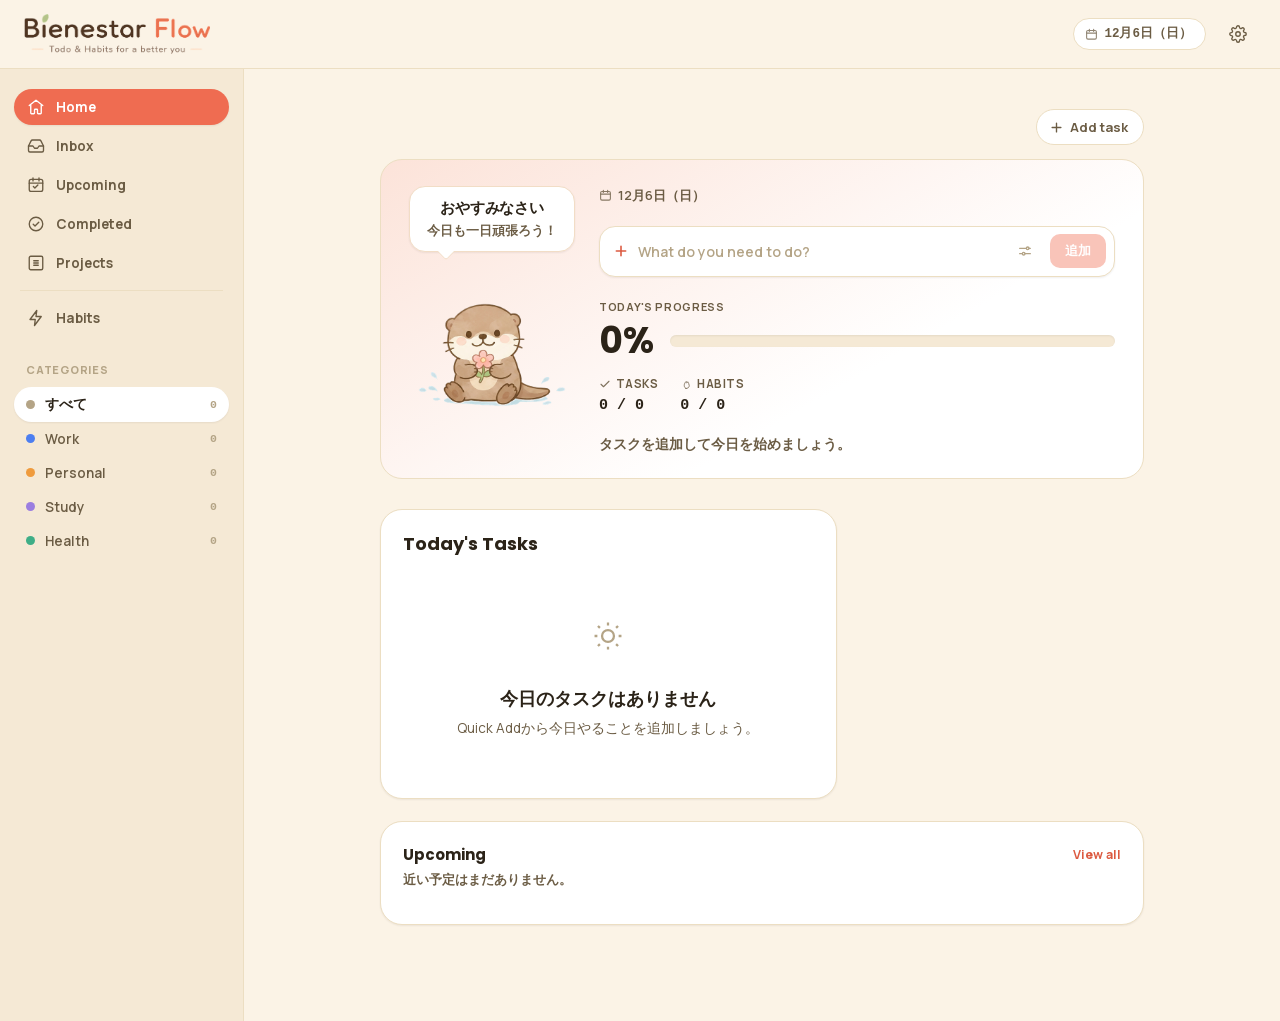
==== commit 7cfe6910: "feat: Add Projects feature to Bienestar Flow - Introduce new Projects management system to group mul" ====
--- a/index.html
+++ b/index.html
@@ -48,6 +48,10 @@
         <button class="nav-item" data-view="completed">
           <svg viewBox="0 0 24 24" fill="none" stroke="currentColor" stroke-width="1.8" stroke-linecap="round" stroke-linejoin="round"><circle cx="12" cy="12" r="9"></circle><path d="M8.3 12.3l2.4 2.4 5-5"></path></svg>
           Completed <span class="count" data-count="completed"></span>
+        </button>
+        <button class="nav-item" data-view="projects">
+          <svg viewBox="0 0 24 24" fill="none" stroke="currentColor" stroke-width="1.8" stroke-linecap="round" stroke-linejoin="round"><rect x="3" y="3" width="18" height="18" rx="2"></rect><path d="M9 9h6M9 15h6M9 12h6"></path></svg>
+          Projects <span class="count" data-count="projects"></span>
         </button>
         <div class="nav-divider"></div>
         <button class="nav-item" data-view="habits">
@@ -167,6 +171,14 @@
               <div id="homeUpcomingList"></div>
             </div>
           </div>
+
+          <div class="home-card home-card-projects" id="homeProjectsBlock" style="display:none;">
+            <div class="home-card-header">
+              <h2 class="section-heading">Your Projects</h2>
+              <button class="card-link" data-view-link="projects">View all</button>
+            </div>
+            <div id="homeProjectsList"></div>
+          </div>
         </div>
       </section>
 
@@ -202,6 +214,70 @@
         <div id="list-completed"></div>
       </section>
 
+      <section class="view wide" id="view-projects">
+        <div class="view-header">
+          <div class="view-title-row">
+            <h1 class="view-title">Projects</h1>
+            <button class="add-task-btn" id="addProjectBtn"><svg viewBox="0 0 24 24" fill="none" stroke="currentColor" stroke-width="2.2" stroke-linecap="round"><path d="M12 5v14M5 12h14"></path></svg>New project</button>
+          </div>
+          <div class="view-subtitle">大きな目標を、ひとつずつ進めよう。</div>
+        </div>
+        <div class="projects-view-content">
+          <div class="segmented" id="projectViewToggle" style="margin-bottom: 20px;">
+            <button data-project-view="active" class="active">Active</button>
+            <button data-project-view="history">History</button>
+          </div>
+          <div class="projects-list" id="projectsList"></div>
+          <div class="projects-list" id="projectsHistoryList" style="display: none;"></div>
+        </div>
+      </section>
+
+      <section class="view wide" id="view-project-detail">
+        <button class="detail-back" id="projectDetailBack">
+          <svg viewBox="0 0 24 24" fill="none" stroke="currentColor" stroke-width="2" stroke-linecap="round" stroke-linejoin="round"><path d="M15 18l-6-6 6-6"></path></svg>
+          Projects
+        </button>
+        <div class="detail-header">
+          <div class="detail-heading">
+            <div class="project-icon" id="projectDetailIcon"></div>
+            <div>
+              <h1 class="detail-title" id="projectDetailTitle"></h1>
+              <div class="detail-meta" id="projectDetailMeta"></div>
+            </div>
+          </div>
+          <div class="detail-actions">
+            <button class="icon-btn" id="projectEditBtn" title="編集">
+              <svg viewBox="0 0 24 24" fill="none" stroke="currentColor" stroke-width="1.8" stroke-linecap="round" stroke-linejoin="round"><path d="M12 20h9"></path><path d="M16.5 3.5a2.1 2.1 0 0 1 3 3L7 19l-4 1 1-4z"></path></svg>
+            </button>
+            <button class="icon-btn" id="projectCompleteBtn" title="プロジェクトを完了">
+              <svg viewBox="0 0 24 24" fill="none" stroke="currentColor" stroke-width="1.8" stroke-linecap="round" stroke-linejoin="round"><circle cx="12" cy="12" r="9"></circle><path d="M8.3 12.3l2.4 2.4 5-5"></path></svg>
+            </button>
+            <button class="icon-btn danger" id="projectDeleteBtn" title="削除">
+              <svg viewBox="0 0 24 24" fill="none" stroke="currentColor" stroke-width="1.8" stroke-linecap="round" stroke-linejoin="round"><path d="M3 6h18"></path><path d="M8 6V4.5A1.5 1.5 0 0 1 9.5 3h5A1.5 1.5 0 0 1 16 4.5V6"></path><path d="M19 6l-.8 13.4A2 2 0 0 1 16.2 21H7.8a2 2 0 0 1-2-1.6L5 6"></path></svg>
+            </button>
+          </div>
+        </div>
+
+        <div class="project-progress-block">
+          <div class="project-progress-row">
+            <div class="project-progress-pct" id="projectProgressPct">0%</div>
+            <div class="project-progress-track"><div class="project-progress-fill" id="projectProgressFill" style="width:0%"></div></div>
+          </div>
+          <div class="project-progress-label" id="projectProgressLabel">0 / 0 tasks completed</div>
+        </div>
+
+        <div class="project-detail-content">
+          <div class="project-detail-section">
+            <h3>Tasks</h3>
+            <button class="btn btn-ghost" id="addTaskToProjectBtn" style="border:1px solid var(--border); width:100%; margin-bottom:16px;">
+              <svg viewBox="0 0 24 24" fill="none" stroke="currentColor" stroke-width="2.2" stroke-linecap="round"><path d="M12 5v14M5 12h14"></path></svg>
+              Add task
+            </button>
+            <div class="task-list" id="projectTasksList"></div>
+          </div>
+        </div>
+      </section>
+
       <section class="view" id="view-habits">
         <div class="view-header">
           <div class="view-title-row">
@@ -214,8 +290,13 @@
           <div class="habit-progress">
             <div class="habit-progress-track"><div class="habit-progress-fill" id="habitProgressFill" style="width:0%"></div></div>
           </div>
+          <div class="segmented" id="habitViewToggle" style="margin-top: 20px;">
+            <button data-habit-view="active" class="active">Active</button>
+            <button data-habit-view="history">History</button>
+          </div>
         </div>
         <div class="habit-list" id="list-habits"></div>
+        <div class="habit-list" id="list-habits-history" style="display: none;"></div>
       </section>
 
       <section class="view wide" id="view-habit-detail">
@@ -234,6 +315,9 @@
           <div class="detail-actions">
             <button class="icon-btn" id="detailEditBtn" title="編集">
               <svg viewBox="0 0 24 24" fill="none" stroke="currentColor" stroke-width="1.8" stroke-linecap="round" stroke-linejoin="round"><path d="M12 20h9"></path><path d="M16.5 3.5a2.1 2.1 0 0 1 3 3L7 19l-4 1 1-4z"></path></svg>
+            </button>
+            <button class="icon-btn" id="detailArchiveBtn" title="習慣を終了" style="color: var(--text-faint);">
+              <svg viewBox="0 0 24 24" fill="none" stroke="currentColor" stroke-width="1.8" stroke-linecap="round" stroke-linejoin="round"><rect x="3" y="5" width="18" height="2"></rect><path d="M5 7v11a2 2 0 0 0 2 2h10a2 2 0 0 0 2-2V7"></path><path d="M10 11v6M14 11v6"></path></svg>
             </button>
             <button class="icon-btn danger" id="detailDeleteBtn" title="削除">
               <svg viewBox="0 0 24 24" fill="none" stroke="currentColor" stroke-width="1.8" stroke-linecap="round" stroke-linejoin="round"><path d="M3 6h18"></path><path d="M8 6V4.5A1.5 1.5 0 0 1 9.5 3h5A1.5 1.5 0 0 1 16 4.5V6"></path><path d="M19 6l-.8 13.4A2 2 0 0 1 16.2 21H7.8a2 2 0 0 1-2-1.6L5 6"></path></svg>
@@ -395,6 +479,10 @@
           <svg viewBox="0 0 24 24" fill="none" stroke="currentColor" stroke-width="1.8" stroke-linecap="round" stroke-linejoin="round"><path d="M22 12h-6l-2 3h-4l-2-3H2"></path><path d="M5.45 5.11 2 12v6a2 2 0 0 0 2 2h16a2 2 0 0 0 2-2v-6l-3.45-6.89A2 2 0 0 0 16.76 4H7.24a2 2 0 0 0-1.79 1.11z"></path></svg>
           <select id="taskCategorySelect"></select>
         </label>
+        <label class="field-pill select-wrap">
+          <svg viewBox="0 0 24 24" fill="none" stroke="currentColor" stroke-width="1.8" stroke-linecap="round" stroke-linejoin="round"><rect x="3" y="3" width="18" height="18" rx="2"></rect><path d="M9 9h6M9 15h6M9 12h6"></path></svg>
+          <select id="taskProjectSelect"></select>
+        </label>
       </div>
       <div class="field-row" style="padding-bottom:12px;">
         <div class="priority-picker" id="priorityPicker">
@@ -433,6 +521,25 @@
           <svg viewBox="0 0 24 24" fill="none" stroke="currentColor" stroke-width="1.8" stroke-linecap="round" stroke-linejoin="round"><rect x="3" y="4.5" width="18" height="16" rx="2.5"></rect><path d="M3 9.5h18M8 2.5v4M16 2.5v4"></path></svg>
           Start
           <input type="date" id="habitStartInput">
+        </label>
+      </div>
+
+      <span class="field-label">Period（任意）</span>
+      <div class="field-row" style="padding-bottom:16px;">
+        <label style="display:flex; align-items:center; gap:8px; cursor:pointer;">
+          <input type="radio" name="habitPeriodMode" value="none" id="habitPeriodNone" checked>
+          <span>期間を設定しない</span>
+        </label>
+        <label style="display:flex; align-items:center; gap:8px; cursor:pointer;">
+          <input type="radio" name="habitPeriodMode" value="set" id="habitPeriodSet">
+          <span>期間を設定する</span>
+        </label>
+      </div>
+      <div class="field-row" id="habitEndDateContainer" style="padding-bottom:16px; display:none;">
+        <label class="field-pill">
+          <svg viewBox="0 0 24 24" fill="none" stroke="currentColor" stroke-width="1.8" stroke-linecap="round" stroke-linejoin="round"><rect x="3" y="4.5" width="18" height="16" rx="2.5"></rect><path d="M3 9.5h18M8 2.5v4M16 2.5v4"></path></svg>
+          End
+          <input type="date" id="habitEndInput">
         </label>
       </div>
 
@@ -465,6 +572,33 @@
   </div>
 </div>
 
+<div class="modal-overlay" id="projectModalOverlay">
+  <div class="modal" role="dialog" aria-modal="true">
+    <div class="modal-body">
+      <input type="text" class="modal-title-input" id="projectNameInput" placeholder="Project name" maxlength="80" aria-label="Project name">
+      <textarea class="modal-note" id="projectDescInput" placeholder="Description（任意）" rows="2" aria-label="Description"></textarea>
+      <div class="field-row">
+        <label class="field-pill">
+          <svg viewBox="0 0 24 24" fill="none" stroke="currentColor" stroke-width="1.8" stroke-linecap="round" stroke-linejoin="round"><rect x="3" y="4.5" width="18" height="16" rx="2.5"></rect><path d="M3 9.5h18M8 2.5v4M16 2.5v4"></path></svg>
+          Deadline（任意）
+          <input type="date" id="projectDeadlineInput">
+        </label>
+      </div>
+      <div class="field-row">
+        <span class="field-label">Icon（任意）</span>
+        <div class="icon-picker" id="projectIconPicker"></div>
+      </div>
+    </div>
+    <div class="modal-footer">
+      <button class="btn-danger-text hidden" id="deleteProjectBtn">プロジェクトを削除</button>
+      <div class="modal-footer-right" style="margin-left:auto;">
+        <button class="btn btn-ghost" id="cancelProjectModalBtn">キャンセル</button>
+        <button class="btn btn-primary" id="saveProjectBtn" disabled>作成</button>
+      </div>
+    </div>
+  </div>
+</div>
+
 <div class="toast" id="toast" role="status" aria-live="polite"></div>
 
 <script src="app.js"></script>
--- a/style.css
+++ b/style.css
@@ -168,8 +168,7 @@
   display: flex;
   align-items: center;
   border-radius: var(--radius-sm);
-  min-width: 0;
-  flex-shrink: 1;
+  flex-shrink: 0;
   transition: opacity 0.15s ease;
 }
 .brand:hover { opacity: 0.78; }
@@ -178,6 +177,8 @@
   display: block;
   height: 40px;
   aspect-ratio: 1466 / 316;   /* full lockup, incl. tagline */
+  width: auto;
+  min-width: 180px;
   max-width: 100%;
   background: url("images/logo.png") no-repeat left center;
   background-size: contain;
@@ -1154,11 +1155,13 @@
 @media (max-width: 860px) {
   .sidebar { display: none; }
   /* Too narrow for the tagline to stay legible — show the wordmark alone.
-     max-width:100% lets it shrink with the header instead of overlapping. */
+     Ensure logo remains visible and readable on all screen sizes. */
   .brand-logo {
     height: 24px;
     aspect-ratio: 1466 / 191;
-    max-width: 100%;
+    min-width: 120px;
+    max-width: 200px;
+    width: auto;
     background-image: url("images/logo-mark.png");
   }
   :root[data-theme="dark"] .brand-logo { background-image: url("images/logo-mark-dark.png"); }
@@ -1166,8 +1169,9 @@
   /* Trim the date pill a little so the wordmark keeps a readable size. */
   .today-pill { font-size: 11.5px; padding: 5px 9px; gap: 4px; }
 
-  .view { padding: 22px 16px 100px; }
+  .view { padding: 22px 16px 110px; }
   .view-title { font-size: 24px; }
+  .view-subtitle { font-size: 13px; }
   .hero-progress-pct { font-size: 30px; }
 
   .hero-top { flex-direction: column; gap: 16px; }
@@ -1203,9 +1207,11 @@
   .home-footer-row .home-card-streak { flex-basis: auto; }
   .home-card { padding: 16px 16px 4px; }
 
-  .quick-add-main { padding: 5px 6px 5px 11px; gap: 7px; }
-  .quick-add input#quickAddInput { font-size: 15px; }
-  .quick-add-submit { padding: 9px 14px; }
+  .quick-add-main { padding: 8px 6px 8px 11px; gap: 7px; min-height: 44px; }
+  .quick-add input#quickAddInput { font-size: 16px; }
+  .quick-add-submit { padding: 10px 16px; min-height: 44px; }
+  .quick-add-toggle { min-height: 44px; min-width: 44px; }
+  .icon-btn { min-width: 44px; min-height: 44px; }
   .habit-check.compact { min-height: 42px; }
 
   .mobile-tabbar {
@@ -1235,7 +1241,12 @@
 
   .add-task-btn { display: none; }
   .modal-overlay { padding: 0; align-items: flex-end; }
-  .modal { max-width: none; border-radius: 24px 24px 0 0; margin-bottom: 0; max-height: 92vh; overflow-y: auto; }
+  .modal { max-width: none; border-radius: 24px 24px 0 0; margin-bottom: 0; max-height: 90vh; overflow-y: auto; width: 100%; }
+  .modal-title-input { font-size: 16px; min-height: 44px; }
+  .modal-note { font-size: 14px; }
+  .field-pill input, .field-pill select { font-size: 15px; min-height: 40px; }
+  .field-row { gap: 10px; }
+  .modal-footer { flex-wrap: wrap; gap: 10px; padding: 16px 16px 16px + env(safe-area-inset-bottom); }
 
   .habit-card { flex-wrap: wrap; }
   .habit-check { min-height: 44px; padding: 9px 17px 9px 12px; }
@@ -1247,10 +1258,32 @@
   .calendar-day { font-size: 11.5px; min-width: 0; }
 }
 
+/* Very narrow phones: optimize logo and hide non-essential UI elements
+   to maximize screen space while keeping Bienestar Flow name readable. */
+@media (max-width: 420px) {
+  .brand-logo {
+    height: 20px;
+    aspect-ratio: 1466 / 191;
+    min-width: 100px;
+    max-width: 150px;
+  }
+}
+
 /* Very narrow phones: the date pill would squeeze the wordmark below a
    readable size. The date is still shown in the Home hero. */
 @media (max-width: 359px) {
   .today-pill { display: none; }
+  .brand-logo {
+    height: 18px;
+    min-width: 90px;
+    max-width: 140px;
+  }
+  .topbar { padding: 10px 12px; }
+  .topbar-right { gap: 8px; }
+  .icon-btn { width: 32px; height: 32px; }
+  .icon-btn svg { width: 18px; height: 18px; }
+  .view { padding: 14px 12px 110px; }
+  .view-title { font-size: 20px; }
 }
 
 /* Narrow + OS dark (no explicit theme chosen) */
@@ -1267,3 +1300,285 @@
 }
 
 .hidden { display: none !important; }
+
+/* ---------- Projects ---------- */
+
+.projects-view-content {
+  display: flex;
+  flex-direction: column;
+  gap: 24px;
+}
+
+.projects-list {
+  display: grid;
+  grid-template-columns: repeat(auto-fill, minmax(320px, 1fr));
+  gap: 16px;
+}
+
+.project-card {
+  background: var(--surface);
+  border: 1px solid var(--border);
+  border-radius: var(--radius-md);
+  padding: 20px;
+  cursor: pointer;
+  transition: all 0.2s ease;
+}
+
+.project-card:hover {
+  border-color: var(--accent);
+  box-shadow: var(--shadow-md);
+  transform: translateY(-2px);
+}
+
+.project-card-header {
+  display: flex;
+  gap: 12px;
+  margin-bottom: 16px;
+}
+
+.project-card-icon {
+  font-size: 32px;
+  display: flex;
+  align-items: center;
+  justify-content: center;
+  flex-shrink: 0;
+}
+
+.project-card-info {
+  flex: 1;
+  min-width: 0;
+}
+
+.project-card-title {
+  font-size: 16px;
+  font-weight: 600;
+  margin: 0 0 4px;
+  color: var(--text);
+  overflow: hidden;
+  text-overflow: ellipsis;
+  white-space: nowrap;
+}
+
+.project-card-meta {
+  font-size: 13px;
+  color: var(--text-muted);
+}
+
+.project-card-progress {
+  margin-bottom: 12px;
+  display: flex;
+  gap: 8px;
+  align-items: center;
+}
+
+.progress-bar {
+  flex: 1;
+  height: 6px;
+  background: var(--surface-hover);
+  border-radius: 3px;
+  overflow: hidden;
+}
+
+.progress-fill {
+  height: 100%;
+  background: var(--accent);
+  transition: width 0.3s ease;
+}
+
+.progress-label {
+  font-size: 12px;
+  color: var(--text-muted);
+  font-weight: 500;
+  min-width: 35px;
+  text-align: right;
+}
+
+.project-card-footer {
+  font-size: 12px;
+  color: var(--text-faint);
+  padding-top: 12px;
+  border-top: 1px solid var(--border);
+}
+
+.project-card-deadline {
+  display: inline-flex;
+  align-items: center;
+  gap: 4px;
+}
+
+/* Project Detail */
+
+.project-progress-block {
+  background: var(--surface);
+  border: 1px solid var(--border);
+  border-radius: var(--radius-md);
+  padding: 20px;
+  margin-bottom: 24px;
+}
+
+.project-progress-row {
+  display: flex;
+  gap: 12px;
+  align-items: center;
+  margin-bottom: 8px;
+}
+
+.project-progress-pct {
+  font-size: 28px;
+  font-weight: 700;
+  color: var(--accent);
+  min-width: 60px;
+  text-align: center;
+}
+
+.project-progress-track {
+  flex: 1;
+  height: 10px;
+  background: var(--surface-hover);
+  border-radius: 5px;
+  overflow: hidden;
+}
+
+.project-progress-label {
+  font-size: 13px;
+  color: var(--text-muted);
+  margin-top: 8px;
+}
+
+.project-detail-content {
+  display: flex;
+  flex-direction: column;
+  gap: 24px;
+}
+
+.project-detail-section {
+  background: var(--surface);
+  border: 1px solid var(--border);
+  border-radius: var(--radius-md);
+  padding: 20px;
+}
+
+.project-detail-section h3 {
+  margin: 0 0 16px;
+  font-size: 16px;
+  font-weight: 600;
+}
+
+/* Icon Picker */
+
+.icon-grid {
+  display: grid;
+  grid-template-columns: repeat(auto-fill, minmax(44px, 1fr));
+  gap: 8px;
+}
+
+.icon-option {
+  aspect-ratio: 1;
+  border: 2px solid var(--border);
+  border-radius: var(--radius-sm);
+  background: var(--surface-hover);
+  cursor: pointer;
+  font-size: 24px;
+  display: flex;
+  align-items: center;
+  justify-content: center;
+  transition: all 0.2s ease;
+}
+
+.icon-option:hover {
+  border-color: var(--accent);
+  background: var(--surface);
+}
+
+.icon-option.active {
+  border-color: var(--accent);
+  background: var(--accent-soft);
+}
+
+.empty-state {
+  text-align: center;
+  padding: 40px 20px;
+  color: var(--text-muted);
+}
+
+.empty-icon {
+  font-size: 48px;
+  margin-bottom: 12px;
+}
+
+.empty-hint {
+  font-size: 13px;
+  color: var(--text-faint);
+  margin-top: 8px;
+}
+
+/* Home Projects Card */
+
+.home-card-projects {
+  grid-column: 1 / -1;
+}
+
+.home-project-item {
+  display: flex;
+  flex-direction: column;
+  gap: 8px;
+  padding: 12px;
+  background: var(--surface-hover);
+  border-radius: var(--radius-sm);
+  margin-bottom: 8px;
+  transition: background 0.2s ease;
+}
+
+.home-project-item:hover {
+  background: var(--border);
+}
+
+.home-project-name {
+  display: flex;
+  align-items: center;
+  gap: 8px;
+  font-weight: 500;
+  font-size: 14px;
+  color: var(--text);
+  overflow: hidden;
+  text-overflow: ellipsis;
+  white-space: nowrap;
+}
+
+.home-project-icon {
+  font-size: 18px;
+  flex-shrink: 0;
+}
+
+.home-project-progress {
+  display: flex;
+  height: 4px;
+  background: var(--surface);
+  border-radius: 2px;
+  overflow: hidden;
+}
+
+.home-project-progress .progress-fill {
+  background: var(--accent);
+  height: 100%;
+}
+
+.home-project-meta {
+  font-size: 12px;
+  color: var(--text-faint);
+}
+
+@media (max-width: 768px) {
+  .projects-list {
+    grid-template-columns: 1fr;
+  }
+
+  .project-progress-row {
+    flex-direction: column;
+    align-items: stretch;
+  }
+
+  .project-progress-pct {
+    text-align: left;
+  }
+}
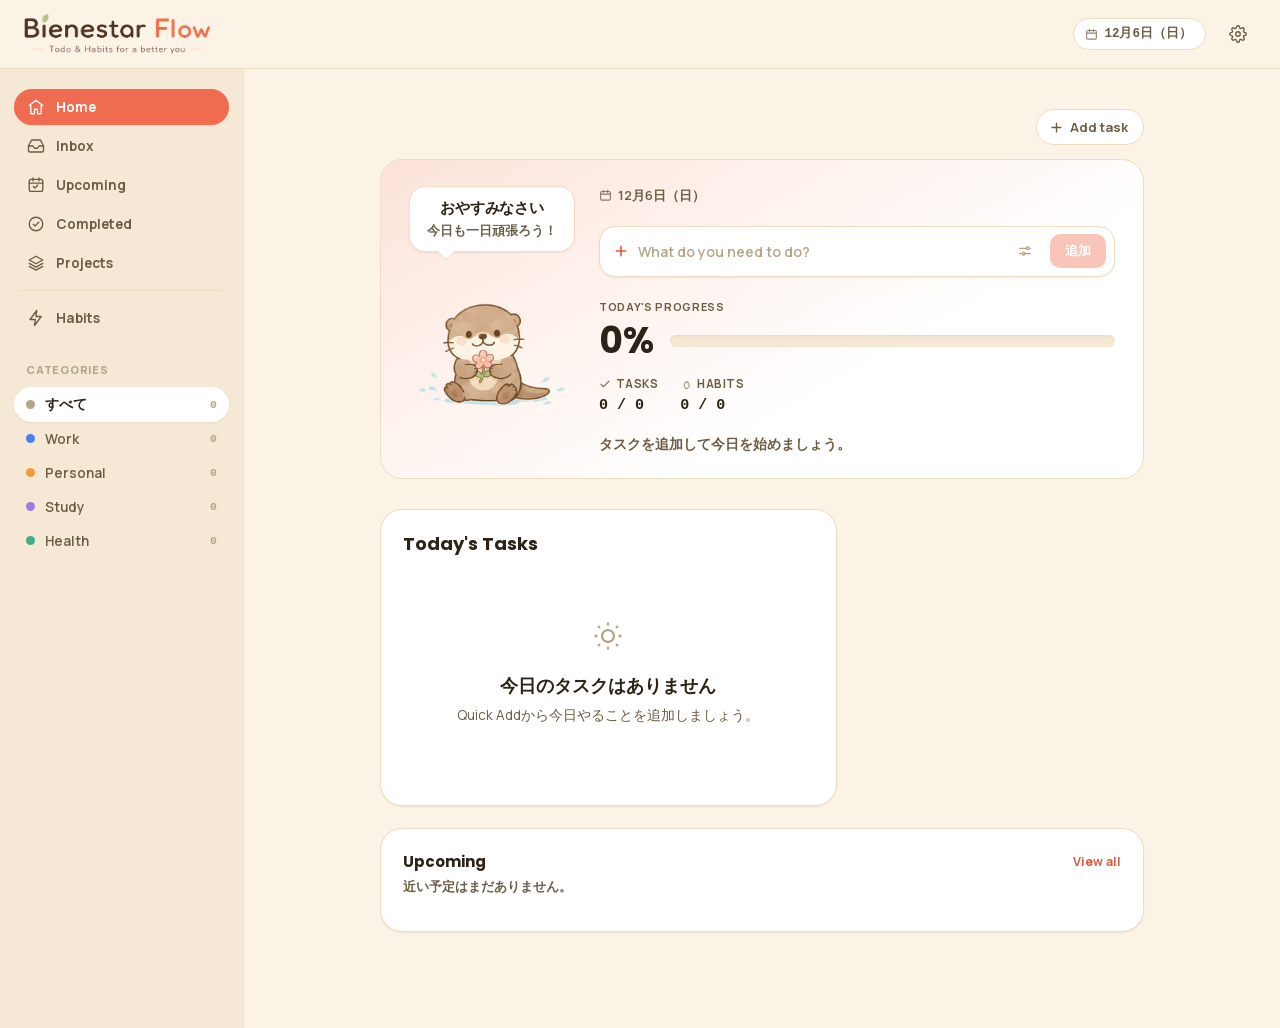
==== commit a52360d0: "feat: Add Projects — group related tasks under one goal Projects sit alongside Todos and Habits: a T" ====
--- a/index.html
+++ b/index.html
@@ -50,7 +50,7 @@
           Completed <span class="count" data-count="completed"></span>
         </button>
         <button class="nav-item" data-view="projects">
-          <svg viewBox="0 0 24 24" fill="none" stroke="currentColor" stroke-width="1.8" stroke-linecap="round" stroke-linejoin="round"><rect x="3" y="3" width="18" height="18" rx="2"></rect><path d="M9 9h6M9 15h6M9 12h6"></path></svg>
+          <svg viewBox="0 0 24 24" fill="none" stroke="currentColor" stroke-width="1.8" stroke-linecap="round" stroke-linejoin="round"><path d="m12 3 9 5-9 5-9-5 9-5Z"></path><path d="m3 12.5 9 5 9-5"></path><path d="m3 16.5 9 5 9-5"></path></svg>
           Projects <span class="count" data-count="projects"></span>
         </button>
         <div class="nav-divider"></div>
@@ -154,6 +154,14 @@
             <div class="task-list" id="list-today-habits"></div>
           </div>
 
+          <div class="home-card home-card-projects hidden" id="homeProjectsCard">
+            <div class="home-card-header">
+              <h2 class="section-heading">Your Projects</h2>
+              <button class="card-link" data-view-link="projects">View all</button>
+            </div>
+            <div class="home-project-list" id="homeProjectList"></div>
+          </div>
+
           <div class="home-footer-row">
             <div class="home-card home-card-streak" id="homeStreakCard">
               <div class="home-card-header">
@@ -171,14 +179,6 @@
               <div id="homeUpcomingList"></div>
             </div>
           </div>
-
-          <div class="home-card home-card-projects" id="homeProjectsBlock" style="display:none;">
-            <div class="home-card-header">
-              <h2 class="section-heading">Your Projects</h2>
-              <button class="card-link" data-view-link="projects">View all</button>
-            </div>
-            <div id="homeProjectsList"></div>
-          </div>
         </div>
       </section>
 
@@ -221,15 +221,13 @@
             <button class="add-task-btn" id="addProjectBtn"><svg viewBox="0 0 24 24" fill="none" stroke="currentColor" stroke-width="2.2" stroke-linecap="round"><path d="M12 5v14M5 12h14"></path></svg>New project</button>
           </div>
           <div class="view-subtitle">大きな目標を、ひとつずつ進めよう。</div>
-        </div>
-        <div class="projects-view-content">
-          <div class="segmented" id="projectViewToggle" style="margin-bottom: 20px;">
+          <div class="segmented" id="projectViewToggle" style="margin-top: 20px;">
             <button data-project-view="active" class="active">Active</button>
             <button data-project-view="history">History</button>
           </div>
-          <div class="projects-list" id="projectsList"></div>
-          <div class="projects-list" id="projectsHistoryList" style="display: none;"></div>
-        </div>
+        </div>
+        <div class="project-grid" id="list-projects"></div>
+        <div class="project-grid" id="list-projects-history" style="display: none;"></div>
       </section>
 
       <section class="view wide" id="view-project-detail">
@@ -258,24 +256,24 @@
           </div>
         </div>
 
-        <div class="project-progress-block">
+        <p class="project-detail-desc" id="projectDetailDesc"></p>
+
+        <div class="project-detail-progress">
+          <div class="project-progress-head">
+            <span class="project-progress-label">Progress</span>
+            <span class="project-progress-count" id="projectDetailCount"></span>
+          </div>
           <div class="project-progress-row">
-            <div class="project-progress-pct" id="projectProgressPct">0%</div>
-            <div class="project-progress-track"><div class="project-progress-fill" id="projectProgressFill" style="width:0%"></div></div>
-          </div>
-          <div class="project-progress-label" id="projectProgressLabel">0 / 0 tasks completed</div>
-        </div>
-
-        <div class="project-detail-content">
-          <div class="project-detail-section">
-            <h3>Tasks</h3>
-            <button class="btn btn-ghost" id="addTaskToProjectBtn" style="border:1px solid var(--border); width:100%; margin-bottom:16px;">
-              <svg viewBox="0 0 24 24" fill="none" stroke="currentColor" stroke-width="2.2" stroke-linecap="round"><path d="M12 5v14M5 12h14"></path></svg>
-              Add task
-            </button>
-            <div class="task-list" id="projectTasksList"></div>
-          </div>
-        </div>
+            <div class="project-progress-pct" id="projectDetailPct">0%</div>
+            <div class="project-bar lg"><div class="project-bar-fill" id="projectDetailFill" style="width:0%"></div></div>
+          </div>
+        </div>
+
+        <div class="project-tasks-head">
+          <h2 class="section-heading">Tasks</h2>
+          <button class="add-task-btn" id="addProjectTaskBtn"><svg viewBox="0 0 24 24" fill="none" stroke="currentColor" stroke-width="2.2" stroke-linecap="round"><path d="M12 5v14M5 12h14"></path></svg>Add task</button>
+        </div>
+        <div class="task-list" id="list-project-tasks"></div>
       </section>
 
       <section class="view" id="view-habits">
@@ -447,6 +445,10 @@
       <svg viewBox="0 0 24 24" fill="none" stroke="currentColor" stroke-width="1.8" stroke-linecap="round" stroke-linejoin="round"><rect x="3" y="4.5" width="18" height="16" rx="2.5"></rect><path d="M3 9.5h18M8 2.5v4M16 2.5v4"></path></svg>
       Upcoming
     </button>
+    <button data-view="projects">
+      <svg viewBox="0 0 24 24" fill="none" stroke="currentColor" stroke-width="1.8" stroke-linecap="round" stroke-linejoin="round"><path d="m12 3 9 5-9 5-9-5 9-5Z"></path><path d="m3 12.5 9 5 9-5"></path><path d="m3 16.5 9 5 9-5"></path></svg>
+      Projects
+    </button>
     <button data-view="habits">
       <svg viewBox="0 0 24 24" fill="none" stroke="currentColor" stroke-width="1.8" stroke-linecap="round" stroke-linejoin="round"><path d="M13 2 4 14h7l-1 8 9-12h-7l1-8Z"></path></svg>
       Habits
@@ -480,8 +482,8 @@
           <select id="taskCategorySelect"></select>
         </label>
         <label class="field-pill select-wrap">
-          <svg viewBox="0 0 24 24" fill="none" stroke="currentColor" stroke-width="1.8" stroke-linecap="round" stroke-linejoin="round"><rect x="3" y="3" width="18" height="18" rx="2"></rect><path d="M9 9h6M9 15h6M9 12h6"></path></svg>
-          <select id="taskProjectSelect"></select>
+          <svg viewBox="0 0 24 24" fill="none" stroke="currentColor" stroke-width="1.8" stroke-linecap="round" stroke-linejoin="round"><path d="m12 3 9 5-9 5-9-5 9-5Z"></path><path d="m3 12.5 9 5 9-5"></path><path d="m3 16.5 9 5 9-5"></path></svg>
+          <select id="taskProjectSelect" aria-label="プロジェクト"></select>
         </label>
       </div>
       <div class="field-row" style="padding-bottom:12px;">
@@ -576,24 +578,27 @@
   <div class="modal" role="dialog" aria-modal="true">
     <div class="modal-body">
       <input type="text" class="modal-title-input" id="projectNameInput" placeholder="Project name" maxlength="80" aria-label="Project name">
-      <textarea class="modal-note" id="projectDescInput" placeholder="Description（任意）" rows="2" aria-label="Description"></textarea>
-      <div class="field-row">
+
+      <span class="field-label">Description（任意）</span>
+      <textarea class="modal-note" id="projectDescInput" placeholder="どんな目標かをひとことで" rows="2" aria-label="Description"></textarea>
+
+      <span class="field-label">Icon（任意）</span>
+      <div class="icon-picker" id="projectIconPicker"></div>
+
+      <span class="field-label">Deadline（任意）</span>
+      <div class="field-row" style="padding-bottom:8px;">
         <label class="field-pill">
           <svg viewBox="0 0 24 24" fill="none" stroke="currentColor" stroke-width="1.8" stroke-linecap="round" stroke-linejoin="round"><rect x="3" y="4.5" width="18" height="16" rx="2.5"></rect><path d="M3 9.5h18M8 2.5v4M16 2.5v4"></path></svg>
-          Deadline（任意）
           <input type="date" id="projectDeadlineInput">
         </label>
-      </div>
-      <div class="field-row">
-        <span class="field-label">Icon（任意）</span>
-        <div class="icon-picker" id="projectIconPicker"></div>
+        <button type="button" class="btn btn-ghost" id="projectDeadlineClear" style="border:1px solid var(--border);">期限なし</button>
       </div>
     </div>
     <div class="modal-footer">
       <button class="btn-danger-text hidden" id="deleteProjectBtn">プロジェクトを削除</button>
       <div class="modal-footer-right" style="margin-left:auto;">
         <button class="btn btn-ghost" id="cancelProjectModalBtn">キャンセル</button>
-        <button class="btn btn-primary" id="saveProjectBtn" disabled>作成</button>
+        <button class="btn btn-primary" id="saveProjectBtn" disabled>追加</button>
       </div>
     </div>
   </div>
--- a/style.css
+++ b/style.css
@@ -1088,10 +1088,13 @@
 .detail-back svg { width: 15px; height: 15px; }
 
 .detail-header { display: flex; align-items: flex-start; justify-content: space-between; gap: 16px; margin-bottom: 24px; }
-.detail-heading { display: flex; align-items: center; gap: 14px; }
+/* min-width:0 lets a long title shrink and wrap instead of widening the row and
+   pushing the action buttons off the right edge of a narrow screen. */
+.detail-heading { display: flex; align-items: center; gap: 14px; min-width: 0; }
+.detail-heading > div { min-width: 0; }
 .detail-heading .habit-icon { width: 48px; height: 48px; }
 .detail-heading .habit-icon svg { width: 22px; height: 22px; }
-.detail-title { font-family: var(--font-display); font-weight: 700; font-size: 26px; letter-spacing: -0.01em; margin: 0; }
+.detail-title { font-family: var(--font-display); font-weight: 700; font-size: 26px; letter-spacing: -0.01em; margin: 0; overflow-wrap: anywhere; text-wrap: pretty; }
 .detail-meta { display: flex; gap: 10px; margin-top: 7px; flex-wrap: wrap; }
 .detail-actions { display: flex; gap: 2px; flex-shrink: 0; }
 
@@ -1147,6 +1150,171 @@
 .legend-swatch.done { background: var(--accent); border-color: var(--accent); }
 .legend-swatch.missed { background: var(--surface); border-style: dashed; }
 .legend-swatch.future { background: var(--surface-2); opacity: 0.6; }
+
+/* ---------- Projects ---------- */
+
+/* Same treatment as .habit-icon so the three feature areas read as one family. */
+.project-icon {
+  width: 40px; height: 40px; border-radius: var(--radius-sm);
+  background: var(--accent-soft); color: var(--accent-strong);
+  display: flex; align-items: center; justify-content: center; flex-shrink: 0;
+}
+.project-icon svg { width: 18px; height: 18px; }
+.detail-heading .project-icon { width: 48px; height: 48px; }
+.detail-heading .project-icon svg { width: 22px; height: 22px; }
+
+.project-grid {
+  display: grid;
+  grid-template-columns: repeat(auto-fill, minmax(min(100%, 260px), 1fr));
+  gap: 14px;
+}
+.project-grid > .empty-state { grid-column: 1 / -1; }
+
+.project-card {
+  display: flex; flex-direction: column; gap: 14px;
+  padding: 17px 18px;
+  border: 1px solid var(--border);
+  background: var(--surface);
+  border-radius: var(--radius-md);
+  box-shadow: var(--shadow-sm);
+  cursor: pointer;
+  min-width: 0;
+  text-align: left;
+  transition: border-color 0.15s ease, box-shadow 0.15s ease, transform 0.12s ease;
+}
+.project-card:hover { box-shadow: var(--shadow-md); transform: translateY(-1px); border-color: var(--border-strong); }
+.project-card.is-complete { background: var(--surface-2); box-shadow: none; }
+.project-card.is-complete:hover { transform: none; box-shadow: none; }
+
+.project-card-head { display: flex; align-items: center; gap: 12px; min-width: 0; }
+.project-card-title-wrap { min-width: 0; }
+.project-card-name {
+  font-weight: 600; font-size: 15px; color: var(--text);
+  overflow-wrap: anywhere; text-wrap: pretty;
+}
+.project-card-sub { font-size: 12px; color: var(--text-muted); font-weight: 600; margin-top: 3px; }
+
+.project-card-progress { display: flex; align-items: center; gap: 10px; }
+
+.project-bar {
+  flex: 1; min-width: 0; height: 7px; border-radius: 999px;
+  background: var(--surface-2); overflow: hidden;
+  box-shadow: inset 0 1px 2px rgba(43, 35, 24, 0.08);
+  display: block;
+}
+.project-bar.sm { height: 5px; }
+.project-bar.lg { height: 10px; }
+.project-bar-fill {
+  display: block; height: 100%; width: 0;
+  background: var(--accent); border-radius: 999px;
+  transition: width 0.4s ease;
+}
+.project-pct {
+  font-size: 12.5px; font-weight: 800; color: var(--text-muted);
+  font-family: var(--font-mono); font-variant-numeric: tabular-nums;
+  flex-shrink: 0; min-width: 34px; text-align: right;
+}
+
+.project-card-foot {
+  display: flex; align-items: center; gap: 8px; flex-wrap: wrap;
+  padding-top: 12px; border-top: 1px solid var(--border);
+}
+.project-foot-chip {
+  display: inline-flex; align-items: center; gap: 5px;
+  font-size: 12px; font-weight: 600; color: var(--text-muted);
+}
+.project-foot-chip svg { width: 12px; height: 12px; opacity: 0.8; }
+.project-foot-chip.done { color: var(--accent-strong); }
+.project-foot-chip.overdue { color: var(--priority-high); }
+
+/* Deliberately quiet: amber for "coming up", red only for genuinely past due. */
+.project-foot-note {
+  font-size: 11px; font-weight: 800; letter-spacing: 0.02em;
+  padding: 2px 8px; border-radius: 999px;
+  color: color-mix(in srgb, var(--priority-medium) 80%, var(--text));
+  background: color-mix(in srgb, var(--priority-medium) 18%, var(--surface));
+}
+.project-foot-note.overdue {
+  color: color-mix(in srgb, var(--priority-high) 82%, var(--text));
+  background: color-mix(in srgb, var(--priority-high) 14%, var(--surface));
+}
+
+/* Project label on a task row — distinct from .cat-chip, which is colour-coded. */
+.project-chip {
+  display: inline-flex; align-items: center; gap: 5px;
+  font-size: 11.5px; font-weight: 700;
+  color: var(--accent-strong);
+  background: var(--accent-soft);
+  padding: 3px 10px 3px 7px; border-radius: 999px;
+  max-width: 100%; min-width: 0;
+  overflow: hidden; text-overflow: ellipsis; white-space: nowrap;
+}
+.project-chip svg { width: 12px; height: 12px; flex-shrink: 0; opacity: 0.9; }
+.task-row.done .project-chip { opacity: 0.55; }
+
+.project-detail-desc {
+  margin: -8px 0 22px; font-size: 14px; color: var(--text-muted);
+  max-width: 60ch; text-wrap: pretty; overflow-wrap: anywhere;
+}
+.project-detail-progress {
+  border: 1px solid var(--border); background: var(--surface);
+  border-radius: var(--radius-md); padding: 16px 18px; margin-bottom: 26px;
+  box-shadow: var(--shadow-sm);
+}
+.project-progress-head { display: flex; align-items: baseline; justify-content: space-between; gap: 12px; margin-bottom: 12px; }
+.project-progress-label {
+  font-size: 11px; font-weight: 800; letter-spacing: 0.06em; text-transform: uppercase;
+  color: var(--text-faint);
+}
+.project-progress-count { font-size: 12.5px; font-weight: 600; color: var(--text-muted); }
+.project-progress-row { display: flex; align-items: center; gap: 14px; }
+.project-progress-pct {
+  font-family: var(--font-display); font-weight: 700; font-size: 28px; line-height: 1;
+  color: var(--accent-strong); flex-shrink: 0;
+}
+
+.project-tasks-head {
+  display: flex; align-items: center; justify-content: space-between;
+  gap: 12px; margin-bottom: 14px;
+}
+.detail-meta .done-chip { color: var(--accent-strong); }
+/* A finished project is worth a nudge, never a forced state change. */
+.icon-btn.suggest { color: var(--accent-strong); background: var(--accent-soft); }
+.icon-btn.is-reopen { color: var(--text-faint); }
+
+.empty-state .empty-cta { margin-top: 18px; }
+
+/* Home — a compact read-only summary, capped at three entries. */
+/* Auto-placed after the named areas rather than owning one of its own: when there
+   are no projects the card is display:none and leaves no empty row or stray gap. */
+.home-card-projects { grid-column: 1 / -1; min-width: 0; }
+.home-project-list { display: flex; flex-direction: column; gap: 2px; padding-bottom: 10px; }
+.home-project-item {
+  display: flex; align-items: center; gap: 11px;
+  width: 100%; padding: 9px 2px; background: none; border: none; text-align: left;
+  border-bottom: 1px solid var(--border);
+  cursor: pointer;
+}
+.home-project-item:last-child { border-bottom: none; }
+.home-project-icon {
+  width: 28px; height: 28px; border-radius: 9px; flex-shrink: 0;
+  background: var(--accent-soft); color: var(--accent-strong);
+  display: flex; align-items: center; justify-content: center;
+}
+.home-project-icon svg { width: 15px; height: 15px; }
+.home-project-main { flex: 1; min-width: 0; display: flex; flex-direction: column; gap: 6px; }
+.home-project-name {
+  font-size: 13px; font-weight: 600; color: var(--text);
+  overflow: hidden; text-overflow: ellipsis; white-space: nowrap;
+}
+.home-project-side { flex-shrink: 0; display: flex; flex-direction: column; align-items: flex-end; gap: 3px; }
+.home-project-pct {
+  font-size: 12px; font-weight: 800; color: var(--text-muted);
+  font-family: var(--font-mono); font-variant-numeric: tabular-nums;
+}
+.home-project-due { font-size: 10.5px; font-weight: 700; color: var(--text-faint); }
+.home-project-due.soon { color: color-mix(in srgb, var(--priority-medium) 80%, var(--text)); }
+.home-project-due.overdue { color: var(--priority-high); }
 
 /* ---------- Mobile ---------- */
 
@@ -1218,14 +1386,18 @@
     display: flex;
     position: fixed; bottom: 0; left: 0; right: 0;
     background: var(--surface); border-top: 1px solid var(--border);
-    padding: 8px 4px calc(8px + env(safe-area-inset-bottom));
+    padding: 8px 2px calc(8px + env(safe-area-inset-bottom));
     justify-content: space-around;
     z-index: 50;
   }
+  /* Six tabs share the width, so each one is allowed to shrink and clip its own
+     label rather than pushing the bar wider than the screen. */
   .mobile-tabbar button {
     display: flex; flex-direction: column; align-items: center; gap: 3px;
     background: none; border: none; color: var(--text-faint);
-    font-size: 10px; font-weight: 700; padding: 5px 8px; border-radius: 12px;
+    font-size: 10px; font-weight: 700; padding: 5px 3px; border-radius: 12px;
+    flex: 1 1 0; min-width: 0; overflow: hidden;
+    white-space: nowrap; text-overflow: ellipsis;
   }
   .mobile-tabbar button svg { width: 19px; height: 19px; }
   .mobile-tabbar button.active { color: var(--accent-strong); }
@@ -1256,6 +1428,18 @@
   .stat-grid { grid-template-columns: repeat(2, 1fr); }
   .detail-title { font-size: 22px; }
   .calendar-day { font-size: 11.5px; min-width: 0; }
+
+  /* Projects: one card per row, then detail, then its task list — a single
+     vertical column with nothing able to push past the viewport width. */
+  .project-grid { grid-template-columns: 1fr; gap: 12px; }
+  .project-card { padding: 15px 16px; }
+  .project-detail-progress { padding: 14px 16px; }
+  .project-progress-pct { font-size: 24px; }
+  .project-tasks-head { margin-bottom: 12px; }
+  .project-detail-desc { margin: -4px 0 18px; font-size: 13.5px; }
+  /* The header's New project / Add task buttons are hidden here (as everywhere on
+     mobile); the FAB and the empty-state CTA carry those actions instead. */
+  .empty-state .empty-cta { min-height: 44px; }
 }
 
 /* Very narrow phones: optimize logo and hide non-essential UI elements
@@ -1267,6 +1451,9 @@
     min-width: 100px;
     max-width: 150px;
   }
+  /* Six labels have to coexist on a ~375px bar without wrapping or clipping. */
+  .mobile-tabbar button { font-size: 9px; padding: 5px 1px; letter-spacing: -0.01em; }
+  .mobile-tabbar button svg { width: 18px; height: 18px; }
 }
 
 /* Very narrow phones: the date pill would squeeze the wordmark below a
@@ -1284,6 +1471,7 @@
   .icon-btn svg { width: 18px; height: 18px; }
   .view { padding: 14px 12px 110px; }
   .view-title { font-size: 20px; }
+  .mobile-tabbar button { font-size: 8.5px; gap: 2px; }
 }
 
 /* Narrow + OS dark (no explicit theme chosen) */
@@ -1300,285 +1488,3 @@
 }
 
 .hidden { display: none !important; }
-
-/* ---------- Projects ---------- */
-
-.projects-view-content {
-  display: flex;
-  flex-direction: column;
-  gap: 24px;
-}
-
-.projects-list {
-  display: grid;
-  grid-template-columns: repeat(auto-fill, minmax(320px, 1fr));
-  gap: 16px;
-}
-
-.project-card {
-  background: var(--surface);
-  border: 1px solid var(--border);
-  border-radius: var(--radius-md);
-  padding: 20px;
-  cursor: pointer;
-  transition: all 0.2s ease;
-}
-
-.project-card:hover {
-  border-color: var(--accent);
-  box-shadow: var(--shadow-md);
-  transform: translateY(-2px);
-}
-
-.project-card-header {
-  display: flex;
-  gap: 12px;
-  margin-bottom: 16px;
-}
-
-.project-card-icon {
-  font-size: 32px;
-  display: flex;
-  align-items: center;
-  justify-content: center;
-  flex-shrink: 0;
-}
-
-.project-card-info {
-  flex: 1;
-  min-width: 0;
-}
-
-.project-card-title {
-  font-size: 16px;
-  font-weight: 600;
-  margin: 0 0 4px;
-  color: var(--text);
-  overflow: hidden;
-  text-overflow: ellipsis;
-  white-space: nowrap;
-}
-
-.project-card-meta {
-  font-size: 13px;
-  color: var(--text-muted);
-}
-
-.project-card-progress {
-  margin-bottom: 12px;
-  display: flex;
-  gap: 8px;
-  align-items: center;
-}
-
-.progress-bar {
-  flex: 1;
-  height: 6px;
-  background: var(--surface-hover);
-  border-radius: 3px;
-  overflow: hidden;
-}
-
-.progress-fill {
-  height: 100%;
-  background: var(--accent);
-  transition: width 0.3s ease;
-}
-
-.progress-label {
-  font-size: 12px;
-  color: var(--text-muted);
-  font-weight: 500;
-  min-width: 35px;
-  text-align: right;
-}
-
-.project-card-footer {
-  font-size: 12px;
-  color: var(--text-faint);
-  padding-top: 12px;
-  border-top: 1px solid var(--border);
-}
-
-.project-card-deadline {
-  display: inline-flex;
-  align-items: center;
-  gap: 4px;
-}
-
-/* Project Detail */
-
-.project-progress-block {
-  background: var(--surface);
-  border: 1px solid var(--border);
-  border-radius: var(--radius-md);
-  padding: 20px;
-  margin-bottom: 24px;
-}
-
-.project-progress-row {
-  display: flex;
-  gap: 12px;
-  align-items: center;
-  margin-bottom: 8px;
-}
-
-.project-progress-pct {
-  font-size: 28px;
-  font-weight: 700;
-  color: var(--accent);
-  min-width: 60px;
-  text-align: center;
-}
-
-.project-progress-track {
-  flex: 1;
-  height: 10px;
-  background: var(--surface-hover);
-  border-radius: 5px;
-  overflow: hidden;
-}
-
-.project-progress-label {
-  font-size: 13px;
-  color: var(--text-muted);
-  margin-top: 8px;
-}
-
-.project-detail-content {
-  display: flex;
-  flex-direction: column;
-  gap: 24px;
-}
-
-.project-detail-section {
-  background: var(--surface);
-  border: 1px solid var(--border);
-  border-radius: var(--radius-md);
-  padding: 20px;
-}
-
-.project-detail-section h3 {
-  margin: 0 0 16px;
-  font-size: 16px;
-  font-weight: 600;
-}
-
-/* Icon Picker */
-
-.icon-grid {
-  display: grid;
-  grid-template-columns: repeat(auto-fill, minmax(44px, 1fr));
-  gap: 8px;
-}
-
-.icon-option {
-  aspect-ratio: 1;
-  border: 2px solid var(--border);
-  border-radius: var(--radius-sm);
-  background: var(--surface-hover);
-  cursor: pointer;
-  font-size: 24px;
-  display: flex;
-  align-items: center;
-  justify-content: center;
-  transition: all 0.2s ease;
-}
-
-.icon-option:hover {
-  border-color: var(--accent);
-  background: var(--surface);
-}
-
-.icon-option.active {
-  border-color: var(--accent);
-  background: var(--accent-soft);
-}
-
-.empty-state {
-  text-align: center;
-  padding: 40px 20px;
-  color: var(--text-muted);
-}
-
-.empty-icon {
-  font-size: 48px;
-  margin-bottom: 12px;
-}
-
-.empty-hint {
-  font-size: 13px;
-  color: var(--text-faint);
-  margin-top: 8px;
-}
-
-/* Home Projects Card */
-
-.home-card-projects {
-  grid-column: 1 / -1;
-}
-
-.home-project-item {
-  display: flex;
-  flex-direction: column;
-  gap: 8px;
-  padding: 12px;
-  background: var(--surface-hover);
-  border-radius: var(--radius-sm);
-  margin-bottom: 8px;
-  transition: background 0.2s ease;
-}
-
-.home-project-item:hover {
-  background: var(--border);
-}
-
-.home-project-name {
-  display: flex;
-  align-items: center;
-  gap: 8px;
-  font-weight: 500;
-  font-size: 14px;
-  color: var(--text);
-  overflow: hidden;
-  text-overflow: ellipsis;
-  white-space: nowrap;
-}
-
-.home-project-icon {
-  font-size: 18px;
-  flex-shrink: 0;
-}
-
-.home-project-progress {
-  display: flex;
-  height: 4px;
-  background: var(--surface);
-  border-radius: 2px;
-  overflow: hidden;
-}
-
-.home-project-progress .progress-fill {
-  background: var(--accent);
-  height: 100%;
-}
-
-.home-project-meta {
-  font-size: 12px;
-  color: var(--text-faint);
-}
-
-@media (max-width: 768px) {
-  .projects-list {
-    grid-template-columns: 1fr;
-  }
-
-  .project-progress-row {
-    flex-direction: column;
-    align-items: stretch;
-  }
-
-  .project-progress-pct {
-    text-align: left;
-  }
-}
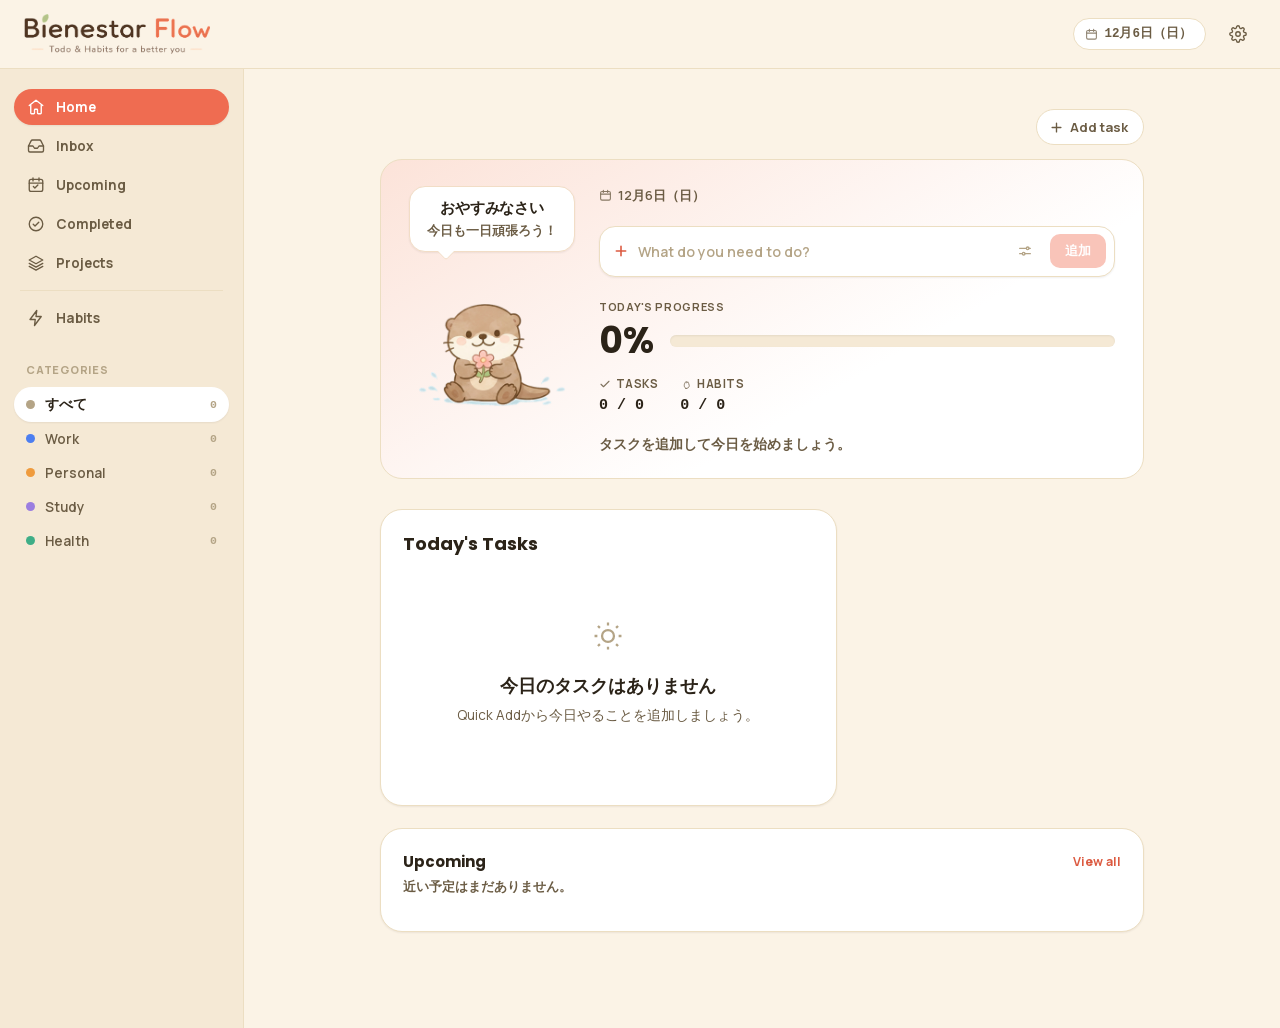
==== commit 6d7b946a: "perf/chore: Cut page weight 76%, add site metadata, settle on one language per phrase Page weight - " ====
--- a/index.html
+++ b/index.html
@@ -2,17 +2,31 @@
 <html lang="ja">
 <head>
 <meta charset="UTF-8">
-<title>Bienestar Flow</title>
+<title>Bienestar Flow — Todo・習慣・プロジェクトをひとつに</title>
 <meta name="viewport" content="width=device-width, initial-scale=1">
+<meta name="description" content="今日やること、続けたいこと、大きな目標。Todo・習慣・プロジェクトをひとつの画面でやさしく管理できるアプリです。データは端末内にだけ保存されます。">
+
+<link rel="icon" href="favicon.svg" type="image/svg+xml">
+<link rel="apple-touch-icon" href="images/logo-mark.png">
+<!-- 背景色と揃えて、スマホのブラウザ枠がアプリから浮かないようにしています。 -->
+<meta name="theme-color" content="#fbf3e6" media="(prefers-color-scheme: light)">
+<meta name="theme-color" content="#241c14" media="(prefers-color-scheme: dark)">
+
+<!-- SNS で共有されたときのカード表示。og:url と og:image は絶対URLでの指定が必要なため、
+     公開URLが決まったら https://example.com/... の部分を実際のURLに置き換えてください。
+     未設定のままでもアプリの動作には影響しません。 -->
+<meta property="og:type" content="website">
+<meta property="og:site_name" content="Bienestar Flow">
+<meta property="og:title" content="Bienestar Flow — Todo・習慣・プロジェクトをひとつに">
+<meta property="og:description" content="今日やること、続けたいこと、大きな目標。ひとつの画面でやさしく管理できるアプリです。">
+<meta property="og:image" content="images/logo.png">
+<meta name="twitter:card" content="summary">
+
 <link rel="stylesheet" href="style.css">
-<!-- Google Analytics -->
-<script async src="https://www.googletagmanager.com/gtag/js?id=G-4XFH93NXLL"></script>
-<script>
-  window.dataLayer = window.dataLayer || [];
-  function gtag(){dataLayer.push(arguments);}
-  gtag('js', new Date());
-  gtag('config', 'G-4XFH93NXLL');
-</script>
+<!-- Analytics は入れていません。外部への送信が一切ないため、外部送信規律（電気通信事業法）
+     や GDPR に基づく同意取得・プライバシーポリシーの掲示が不要な構成を保っています。
+     再導入する場合は、事前の告知と同意取得の仕組みもあわせて用意してください。
+     タスク・習慣・プロジェクトのデータは端末内の localStorage にのみ保存されます。 -->
 </head>
 <body>
 
@@ -398,19 +412,9 @@
           <div id="categoryManageList" style="background:var(--surface); border:1px solid var(--border); border-radius:var(--radius-md); padding:2px 12px;"></div>
         </div>
 
-        <div class="settings-block">
-          <h3>通知</h3>
-          <div class="settings-row">
-            <div>
-              <div class="settings-row-label">期限のリマインダー</div>
-              <div class="settings-row-desc">タスクの期限が近づいたらブラウザ通知でお知らせします</div>
-            </div>
-            <div class="segmented" id="notifySegmented">
-              <button data-notify-choice="off">オフ</button>
-              <button data-notify-choice="on" class="active">オン</button>
-            </div>
-          </div>
-        </div>
+        <!-- 通知（期限のリマインダー）は未実装のため設定から外しています。
+             実装する際はここに戻し、app.js の notifyEnabled まわりを復活させてください。
+             保存済みの notifyEnabled は読み書きを続けているので、設定値は失われません。 -->
 
         <div class="settings-block">
           <h3>データ</h3>
--- a/style.css
+++ b/style.css
@@ -1342,7 +1342,11 @@
   .view-subtitle { font-size: 13px; }
   .hero-progress-pct { font-size: 30px; }
 
-  .hero-top { flex-direction: column; gap: 16px; }
+  /* align-items: flex-start suits the two-column desktop layout, but once this
+     stacks it shrink-wraps each row to its content — letting the Quick Add row
+     push past the card and clip its own submit button. Stretching restores the
+     container width so the inner min-width:0 can do its job. */
+  .hero-top { flex-direction: column; align-items: stretch; gap: 16px; }
   .hero-character {
     flex: none;
     flex-direction: row;
